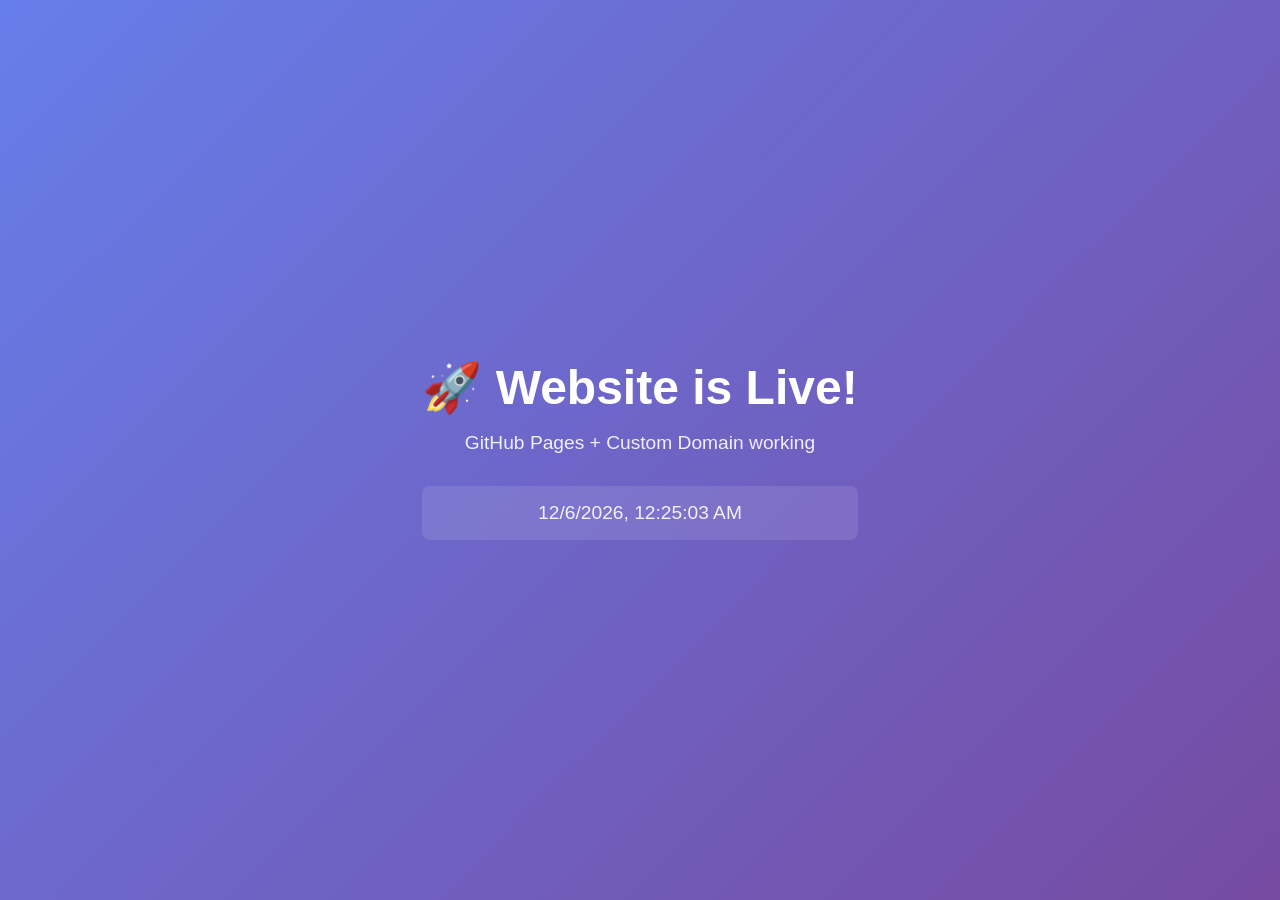
==== index.html @ 128c610f "index" ====
﻿<!DOCTYPE html>
<html lang="en">
<head>
  <meta charset="UTF-8">
  <meta name="viewport" content="width=device-width, initial-scale=1.0">
  <title>Test Site</title>
  <style>
    * {
      margin: 0;
      padding: 0;
      box-sizing: border-box;
    }
    body {
      font-family: -apple-system, BlinkMacSystemFont, 'Segoe UI', Arial, sans-serif;
      display: flex;
      justify-content: center;
      align-items: center;
      min-height: 100vh;
      background: linear-gradient(135deg, #667eea 0%, #764ba2 100%);
      color: white;
    }
    .container {
      text-align: center;
      padding: 2rem;
    }
    h1 {
      font-size: 3rem;
      margin-bottom: 1rem;
    }
    p {
      font-size: 1.2rem;
      opacity: 0.9;
    }
    .status {
      margin-top: 2rem;
      padding: 1rem;
      background: rgba(255,255,255,0.1);
      border-radius: 8px;
    }
  </style>
</head>
<body>
<div class="container">
  <h1>🚀 Website is Live!</h1>
  <p>GitHub Pages + Custom Domain working</p>
  <div class="status">
    <p id="time"></p>
  </div>
</div>
<script>
  document.getElementById('time').textContent = new Date().toLocaleString();
</script>
</body>
</html>
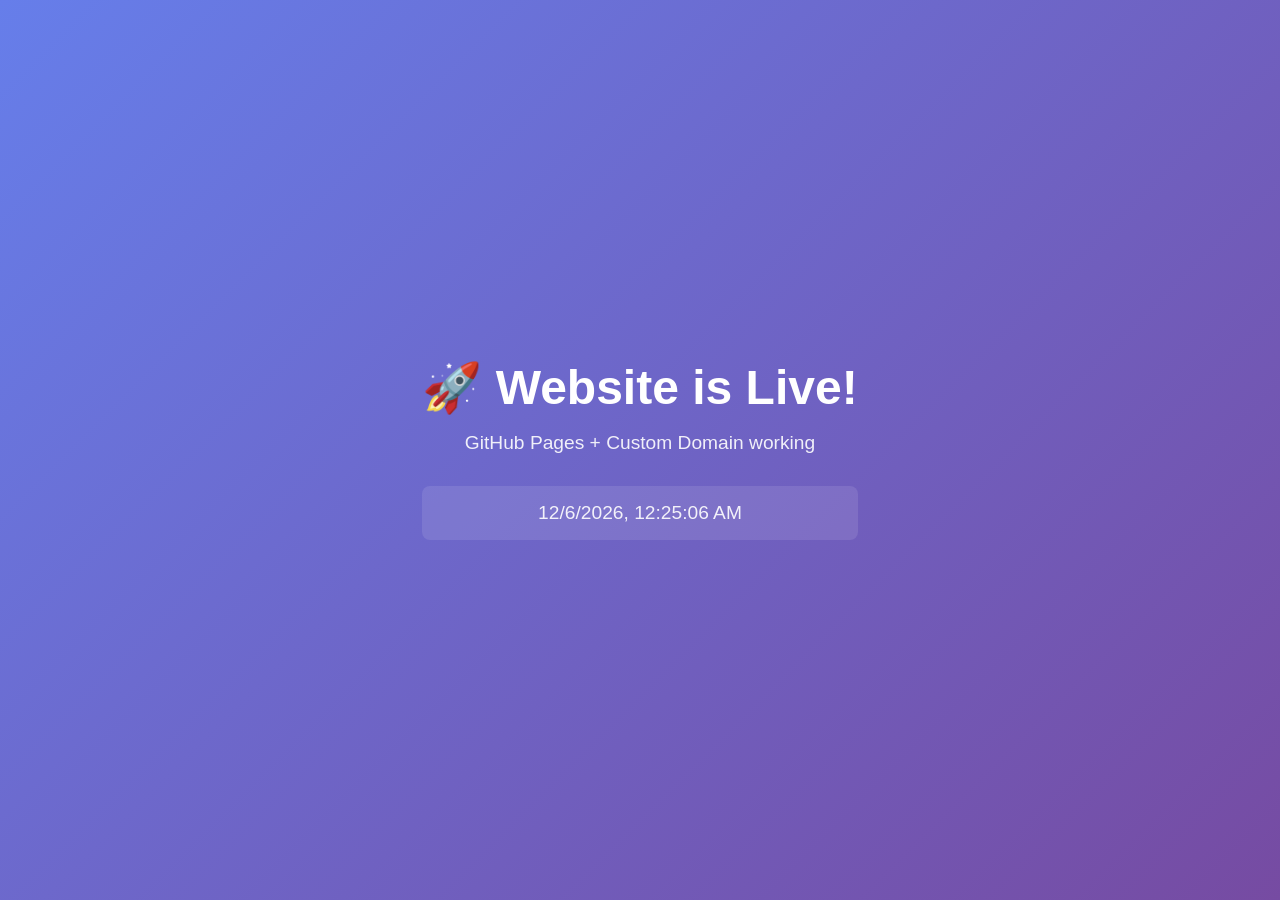
==== commit 83aaf96e: "." ====
--- a/index.html
+++ b/index.html
@@ -1,4 +1,4 @@
-﻿<!DOCTYPE html>
+﻿<!DOCTYPE html> 
 <html lang="en">
 <head>
   <meta charset="UTF-8">
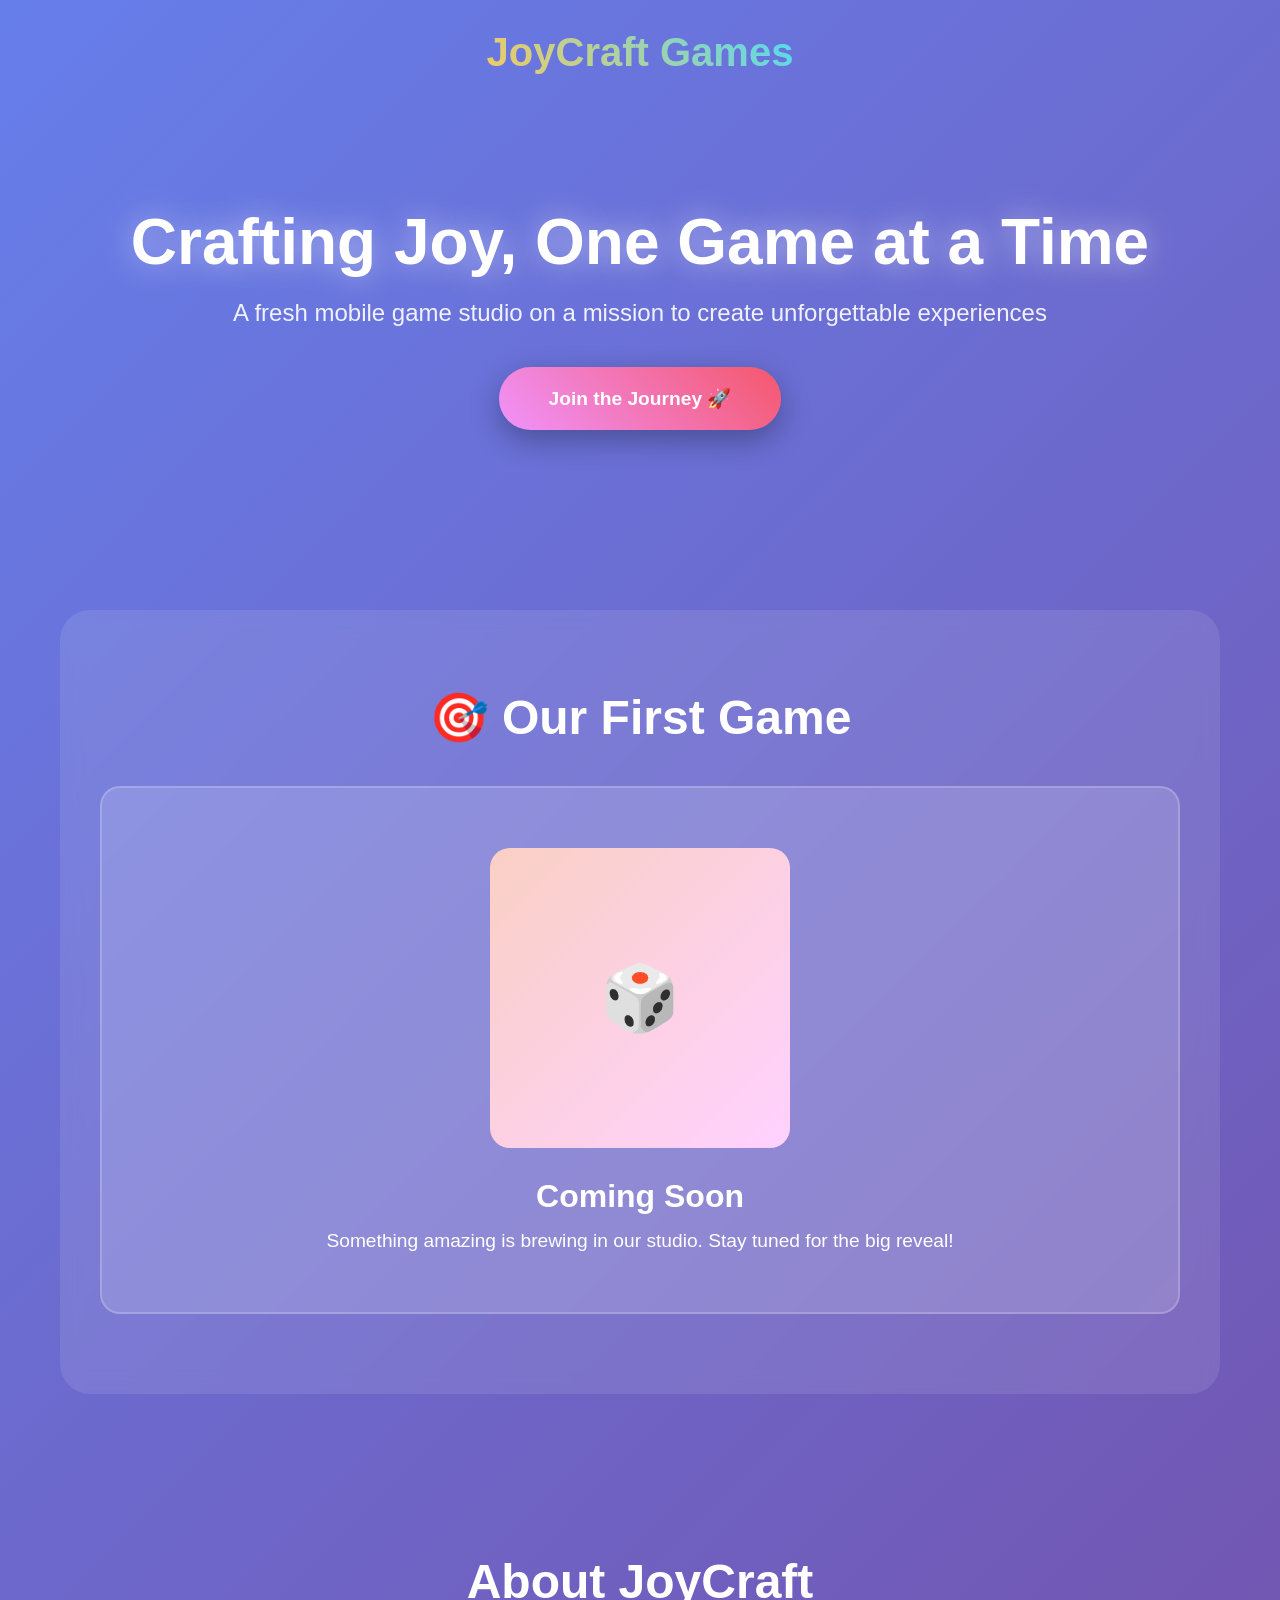
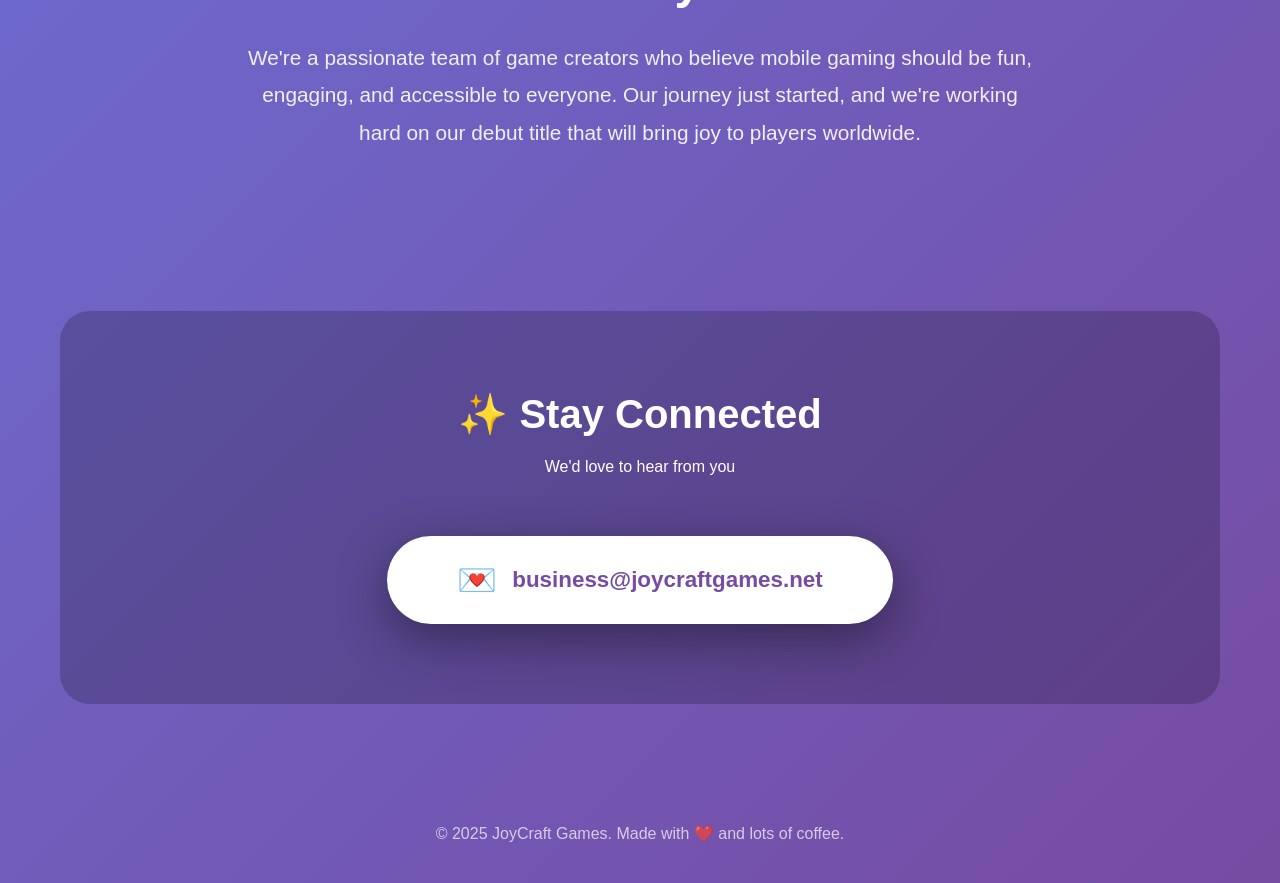
==== commit 172c809f: "." ====
--- a/index.html
+++ b/index.html
@@ -1,54 +1,207 @@
-﻿<!DOCTYPE html> 
+﻿<!DOCTYPE html>
 <html lang="en">
 <head>
   <meta charset="UTF-8">
   <meta name="viewport" content="width=device-width, initial-scale=1.0">
-  <title>Test Site</title>
+  <title>JoyCraft Games - Playful & Bold</title>
   <style>
     * {
       margin: 0;
       padding: 0;
       box-sizing: border-box;
     }
+
     body {
-      font-family: -apple-system, BlinkMacSystemFont, 'Segoe UI', Arial, sans-serif;
+      font-family: 'Segoe UI', Tahoma, Geneva, Verdana, sans-serif;
+      background: linear-gradient(135deg, #667eea 0%, #764ba2 100%);
+      color: #fff;
+      overflow-x: hidden;
+    }
+
+    .container {
+      max-width: 1200px;
+      margin: 0 auto;
+      padding: 0 20px;
+    }
+
+    header {
+      padding: 30px 0;
+      text-align: center;
+    }
+
+    .logo {
+      font-size: 2.5rem;
+      font-weight: 900;
+      background: linear-gradient(45deg, #ff6b6b, #feca57, #48dbfb, #ff9ff3);
+      -webkit-background-clip: text;
+      -webkit-text-fill-color: transparent;
+      background-clip: text;
+      animation: float 3s ease-in-out infinite;
+    }
+
+    @keyframes float {
+      0%, 100% { transform: translateY(0px); }
+      50% { transform: translateY(-20px); }
+    }
+
+    .hero {
+      text-align: center;
+      padding: 100px 20px;
+    }
+
+    .hero h1 {
+      font-size: 4rem;
+      margin-bottom: 20px;
+      text-shadow: 0 0 30px rgba(255, 255, 255, 0.5);
+    }
+
+    .hero p {
+      font-size: 1.5rem;
+      margin-bottom: 40px;
+      opacity: 0.9;
+    }
+
+    .cta-button {
+      display: inline-block;
+      padding: 20px 50px;
+      background: linear-gradient(45deg, #f093fb 0%, #f5576c 100%);
+      color: white;
+      text-decoration: none;
+      border-radius: 50px;
+      font-size: 1.2rem;
+      font-weight: bold;
+      transition: transform 0.3s, box-shadow 0.3s;
+      box-shadow: 0 10px 30px rgba(0, 0, 0, 0.3);
+    }
+
+    .cta-button:hover {
+      transform: translateY(-5px);
+      box-shadow: 0 15px 40px rgba(0, 0, 0, 0.4);
+    }
+
+    .game-preview {
+      background: rgba(255, 255, 255, 0.1);
+      backdrop-filter: blur(10px);
+      border-radius: 30px;
+      padding: 80px 40px;
+      margin: 80px 0;
+    }
+
+    .game-preview h2 {
+      font-size: 3rem;
+      text-align: center;
+      margin-bottom: 40px;
+    }
+
+    .game-card {
+      background: rgba(255, 255, 255, 0.15);
+      border-radius: 20px;
+      padding: 60px;
+      text-align: center;
+      border: 2px solid rgba(255, 255, 255, 0.2);
+    }
+
+    .game-placeholder {
+      width: 300px;
+      height: 300px;
+      background: linear-gradient(135deg, #fad0c4 0%, #ffd1ff 100%);
+      border-radius: 20px;
+      margin: 0 auto 30px;
       display: flex;
+      align-items: center;
       justify-content: center;
-      align-items: center;
-      min-height: 100vh;
-      background: linear-gradient(135deg, #667eea 0%, #764ba2 100%);
-      color: white;
-    }
-    .container {
-      text-align: center;
-      padding: 2rem;
-    }
-    h1 {
+      font-size: 4rem;
+      animation: pulse 2s ease-in-out infinite;
+    }
+
+    @keyframes pulse {
+      0%, 100% { transform: scale(1); }
+      50% { transform: scale(1.05); }
+    }
+
+    .about {
+      text-align: center;
+      padding: 80px 20px;
+    }
+
+    .about h2 {
       font-size: 3rem;
-      margin-bottom: 1rem;
-    }
-    p {
-      font-size: 1.2rem;
+      margin-bottom: 30px;
+    }
+
+    .about p {
+      font-size: 1.3rem;
+      line-height: 1.8;
+      max-width: 800px;
+      margin: 0 auto;
       opacity: 0.9;
     }
-    .status {
-      margin-top: 2rem;
-      padding: 1rem;
-      background: rgba(255,255,255,0.1);
-      border-radius: 8px;
+
+    .newsletter {
+      background: rgba(0, 0, 0, 0.2);
+      padding: 80px 40px;
+      border-radius: 30px;
+      text-align: center;
+      margin: 80px 0;
+    }
+
+    .newsletter h2 {
+      font-size: 2.5rem;
+      margin-bottom: 20px;
+    }
+
+    footer {
+      text-align: center;
+      padding: 40px 20px;
+      opacity: 0.7;
+    }
+
+    @media (max-width: 768px) {
+      .hero h1 { font-size: 2.5rem; }
+      .game-placeholder { width: 200px; height: 200px; }
     }
   </style>
 </head>
 <body>
 <div class="container">
-  <h1>🚀 Website is Live!</h1>
-  <p>GitHub Pages + Custom Domain working</p>
-  <div class="status">
-    <p id="time"></p>
-  </div>
+  <header>
+    <div class="logo">JoyCraft Games</div>
+  </header>
+
+  <section class="hero">
+    <h1>Crafting Joy, One Game at a Time</h1>
+    <p>A fresh mobile game studio on a mission to create unforgettable experiences</p>
+    <a href="#newsletter" class="cta-button">Join the Journey 🚀</a>
+  </section>
+
+  <section class="game-preview">
+    <h2>🎯 Our First Game</h2>
+    <div class="game-card">
+      <div class="game-placeholder">🎲</div>
+      <h3 style="font-size: 2rem; margin-bottom: 15px;">Coming Soon</h3>
+      <p style="font-size: 1.2rem;">Something amazing is brewing in our studio. Stay tuned for the big reveal!</p>
+    </div>
+  </section>
+
+  <section class="about">
+    <h2>About JoyCraft</h2>
+    <p>We're a passionate team of game creators who believe mobile gaming should be fun, engaging, and accessible to everyone. Our journey just started, and we're working hard on our debut title that will bring joy to players worldwide.</p>
+  </section>
+
+  <section class="newsletter" id="newsletter">
+    <h2>✨ Stay Connected</h2>
+    <p>We'd love to hear from you</p>
+    <div style="margin-top: 60px;">
+      <a href="mailto:business@joycraftgames.net" style="display: inline-flex; align-items: center; gap: 15px; padding: 25px 70px; background: white; color: #764ba2; text-decoration: none; border-radius: 50px; font-size: 1.4rem; font-weight: bold; box-shadow: 0 15px 50px rgba(0,0,0,0.4); transition: all 0.3s;" onmouseover="this.style.transform='scale(1.05)'; this.style.boxShadow='0 20px 60px rgba(0,0,0,0.5)'" onmouseout="this.style.transform='scale(1)'; this.style.boxShadow='0 15px 50px rgba(0,0,0,0.4)'">
+        <span style="font-size: 2rem;">💌</span>
+        <span>business@joycraftgames.net</span>
+      </a>
+    </div>
+  </section>
+
+  <footer>
+    <p>© 2025 JoyCraft Games. Made with ❤️ and lots of coffee.</p>
+  </footer>
 </div>
-<script>
-  document.getElementById('time').textContent = new Date().toLocaleString();
-</script>
 </body>
 </html>
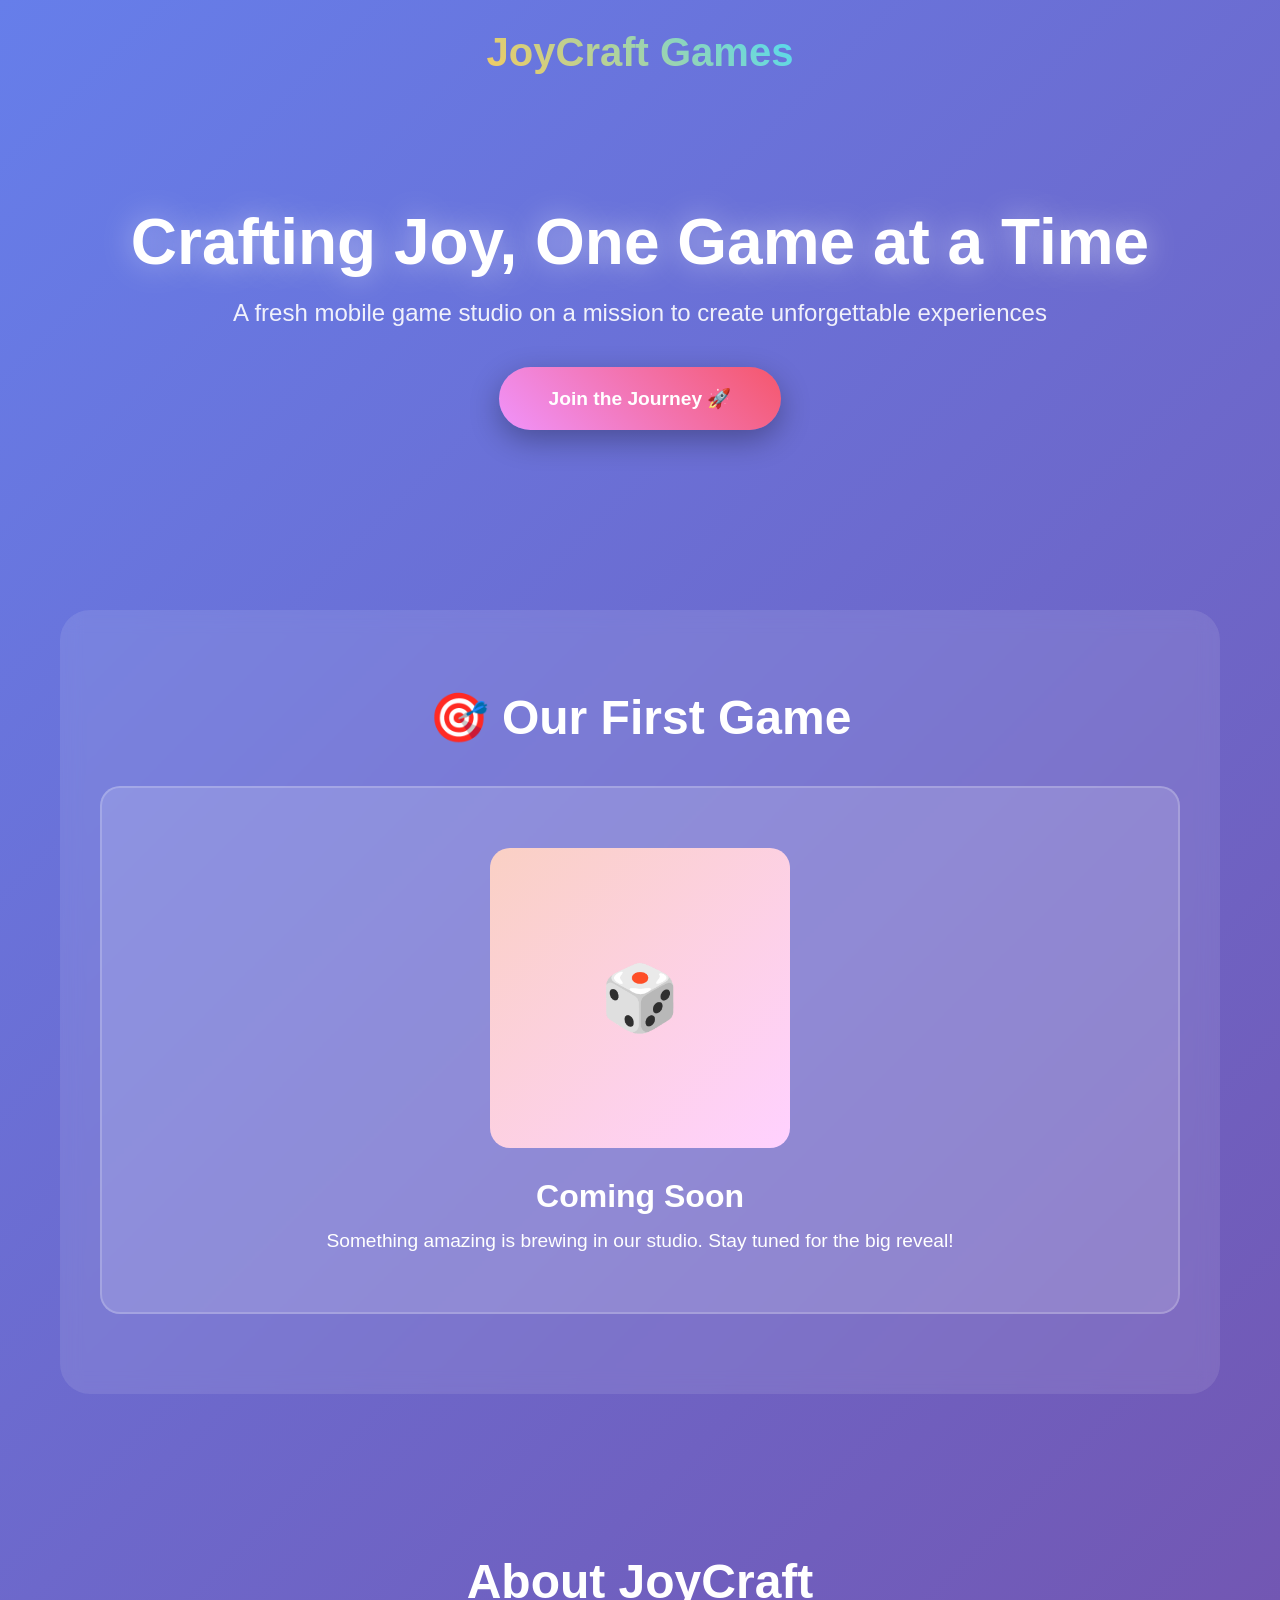
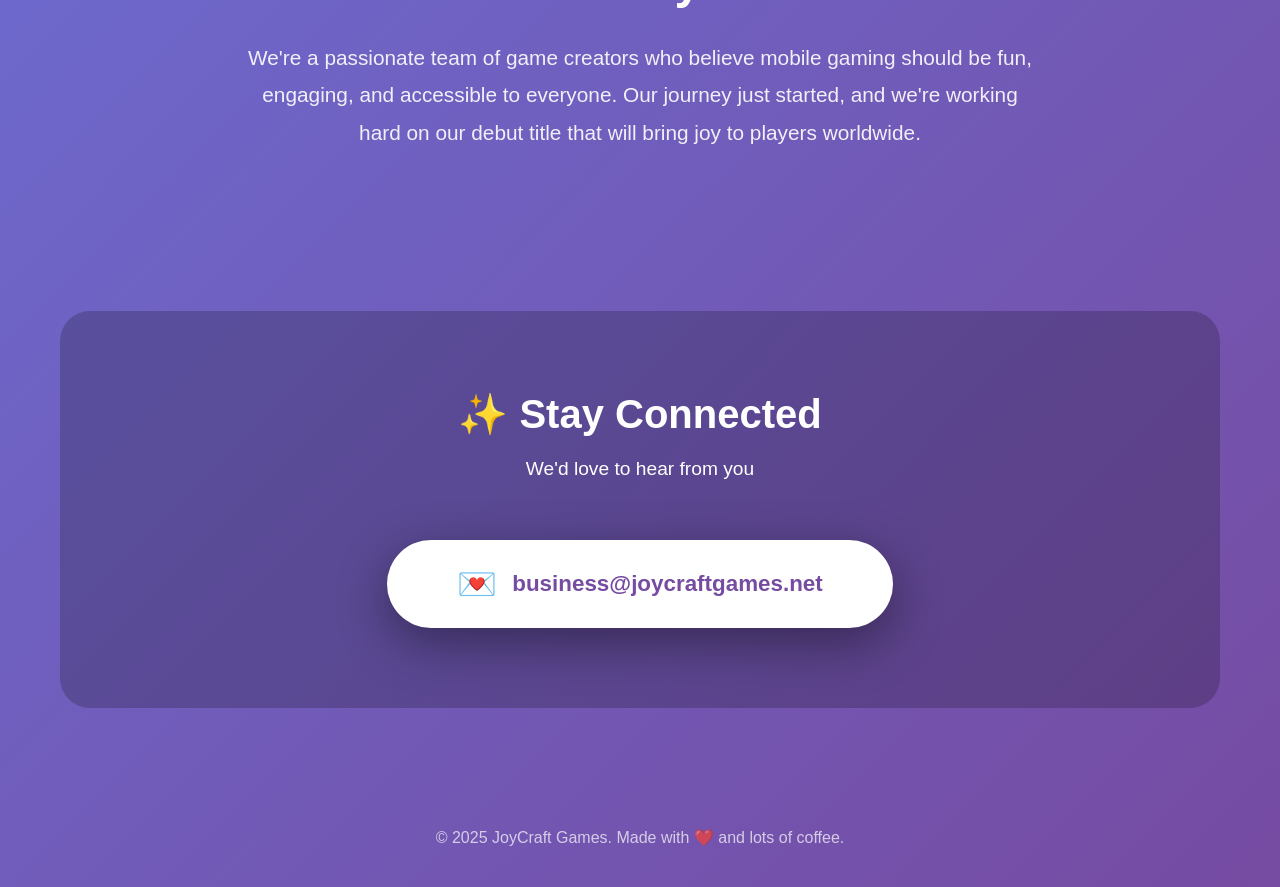
==== commit 77f86920: "fix scaling" ====
--- a/index.html
+++ b/index.html
@@ -16,12 +16,20 @@
       background: linear-gradient(135deg, #667eea 0%, #764ba2 100%);
       color: #fff;
       overflow-x: hidden;
+      min-height: 100vh;
+      width: 100%;
+    }
+
+    html {
+      overflow-x: hidden;
+      width: 100%;
     }
 
     .container {
       max-width: 1200px;
       margin: 0 auto;
       padding: 0 20px;
+      width: 100%;
     }
 
     header {
@@ -85,6 +93,8 @@
       border-radius: 30px;
       padding: 80px 40px;
       margin: 80px 0;
+      width: 100%;
+      box-sizing: border-box;
     }
 
     .game-preview h2 {
@@ -99,6 +109,24 @@
       padding: 60px;
       text-align: center;
       border: 2px solid rgba(255, 255, 255, 0.2);
+    }
+
+    .game-card h3 {
+      font-size: 2rem;
+      margin-bottom: 15px;
+    }
+
+    .game-card p {
+      font-size: 1.2rem;
+    }
+
+    @media (max-width: 576px) {
+      .game-card h3 {
+        font-size: 1.5rem;
+      }
+      .game-card p {
+        font-size: 1rem;
+      }
     }
 
     .game-placeholder {
@@ -137,12 +165,26 @@
       opacity: 0.9;
     }
 
+    @media (max-width: 768px) {
+      .about p {
+        font-size: 1.1rem;
+      }
+    }
+
+    @media (max-width: 576px) {
+      .about p {
+        font-size: 1rem;
+      }
+    }
+
     .newsletter {
       background: rgba(0, 0, 0, 0.2);
       padding: 80px 40px;
       border-radius: 30px;
       text-align: center;
       margin: 80px 0;
+      width: 100%;
+      box-sizing: border-box;
     }
 
     .newsletter h2 {
@@ -150,6 +192,16 @@
       margin-bottom: 20px;
     }
 
+    .newsletter > p {
+      font-size: 1.2rem;
+    }
+
+    @media (max-width: 576px) {
+      .newsletter > p {
+        font-size: 1rem;
+      }
+    }
+
     footer {
       text-align: center;
       padding: 40px 20px;
@@ -159,6 +211,21 @@
     @media (max-width: 768px) {
       .hero h1 { font-size: 2.5rem; }
       .game-placeholder { width: 200px; height: 200px; }
+      .container { padding: 0 15px; }
+      .hero { padding: 60px 20px; }
+      .game-preview { padding: 40px 20px; }
+      .game-card { padding: 40px 20px; }
+      .about { padding: 60px 20px; }
+      .newsletter { padding: 60px 20px; margin: 60px 0; }
+      .newsletter h2 { font-size: 2rem; }
+      .about h2, .game-preview h2 { font-size: 2rem; }
+    }
+
+    @media (max-width: 576px) {
+      .hero h1 { font-size: 2rem; line-height: 1.2; }
+      .hero p { font-size: 1.2rem; }
+      .logo { font-size: 2rem; }
+      .game-placeholder { width: 150px; height: 150px; font-size: 3rem; }
     }
   </style>
 </head>
@@ -178,8 +245,8 @@
     <h2>🎯 Our First Game</h2>
     <div class="game-card">
       <div class="game-placeholder">🎲</div>
-      <h3 style="font-size: 2rem; margin-bottom: 15px;">Coming Soon</h3>
-      <p style="font-size: 1.2rem;">Something amazing is brewing in our studio. Stay tuned for the big reveal!</p>
+      <h3>Coming Soon</h3>
+      <p>Something amazing is brewing in our studio. Stay tuned for the big reveal!</p>
     </div>
   </section>
 
@@ -192,12 +259,59 @@
     <h2>✨ Stay Connected</h2>
     <p>We'd love to hear from you</p>
     <div style="margin-top: 60px;">
-      <a href="mailto:business@joycraftgames.net" style="display: inline-flex; align-items: center; gap: 15px; padding: 25px 70px; background: white; color: #764ba2; text-decoration: none; border-radius: 50px; font-size: 1.4rem; font-weight: bold; box-shadow: 0 15px 50px rgba(0,0,0,0.4); transition: all 0.3s;" onmouseover="this.style.transform='scale(1.05)'; this.style.boxShadow='0 20px 60px rgba(0,0,0,0.5)'" onmouseout="this.style.transform='scale(1)'; this.style.boxShadow='0 15px 50px rgba(0,0,0,0.4)'">
+      <a href="mailto:business@joycraftgames.net" class="email-button">
         <span style="font-size: 2rem;">💌</span>
-        <span>business@joycraftgames.net</span>
+        <span class="email-text">business@joycraftgames.net</span>
       </a>
     </div>
   </section>
+
+  <style>
+    .email-button {
+      display: inline-flex;
+      align-items: center;
+      gap: 15px;
+      padding: 25px 70px;
+      background: white;
+      color: #764ba2;
+      text-decoration: none;
+      border-radius: 50px;
+      font-size: 1.4rem;
+      font-weight: bold;
+      box-shadow: 0 15px 50px rgba(0,0,0,0.4);
+      transition: all 0.3s;
+    }
+
+    .email-button:hover {
+      transform: scale(1.05);
+      box-shadow: 0 20px 60px rgba(0,0,0,0.5);
+    }
+
+    @media (max-width: 768px) {
+      .email-button {
+        padding: 20px 30px;
+        font-size: 1.1rem;
+        gap: 10px;
+      }
+      .email-button span:first-child {
+        font-size: 1.5rem !important;
+      }
+    }
+
+    @media (max-width: 576px) {
+      .email-button {
+        flex-direction: column;
+        padding: 25px 20px;
+        font-size: 0.95rem;
+        gap: 10px;
+        max-width: 90%;
+      }
+      .email-text {
+        word-break: break-all;
+        text-align: center;
+      }
+    }
+  </style>
 
   <footer>
     <p>© 2025 JoyCraft Games. Made with ❤️ and lots of coffee.</p>
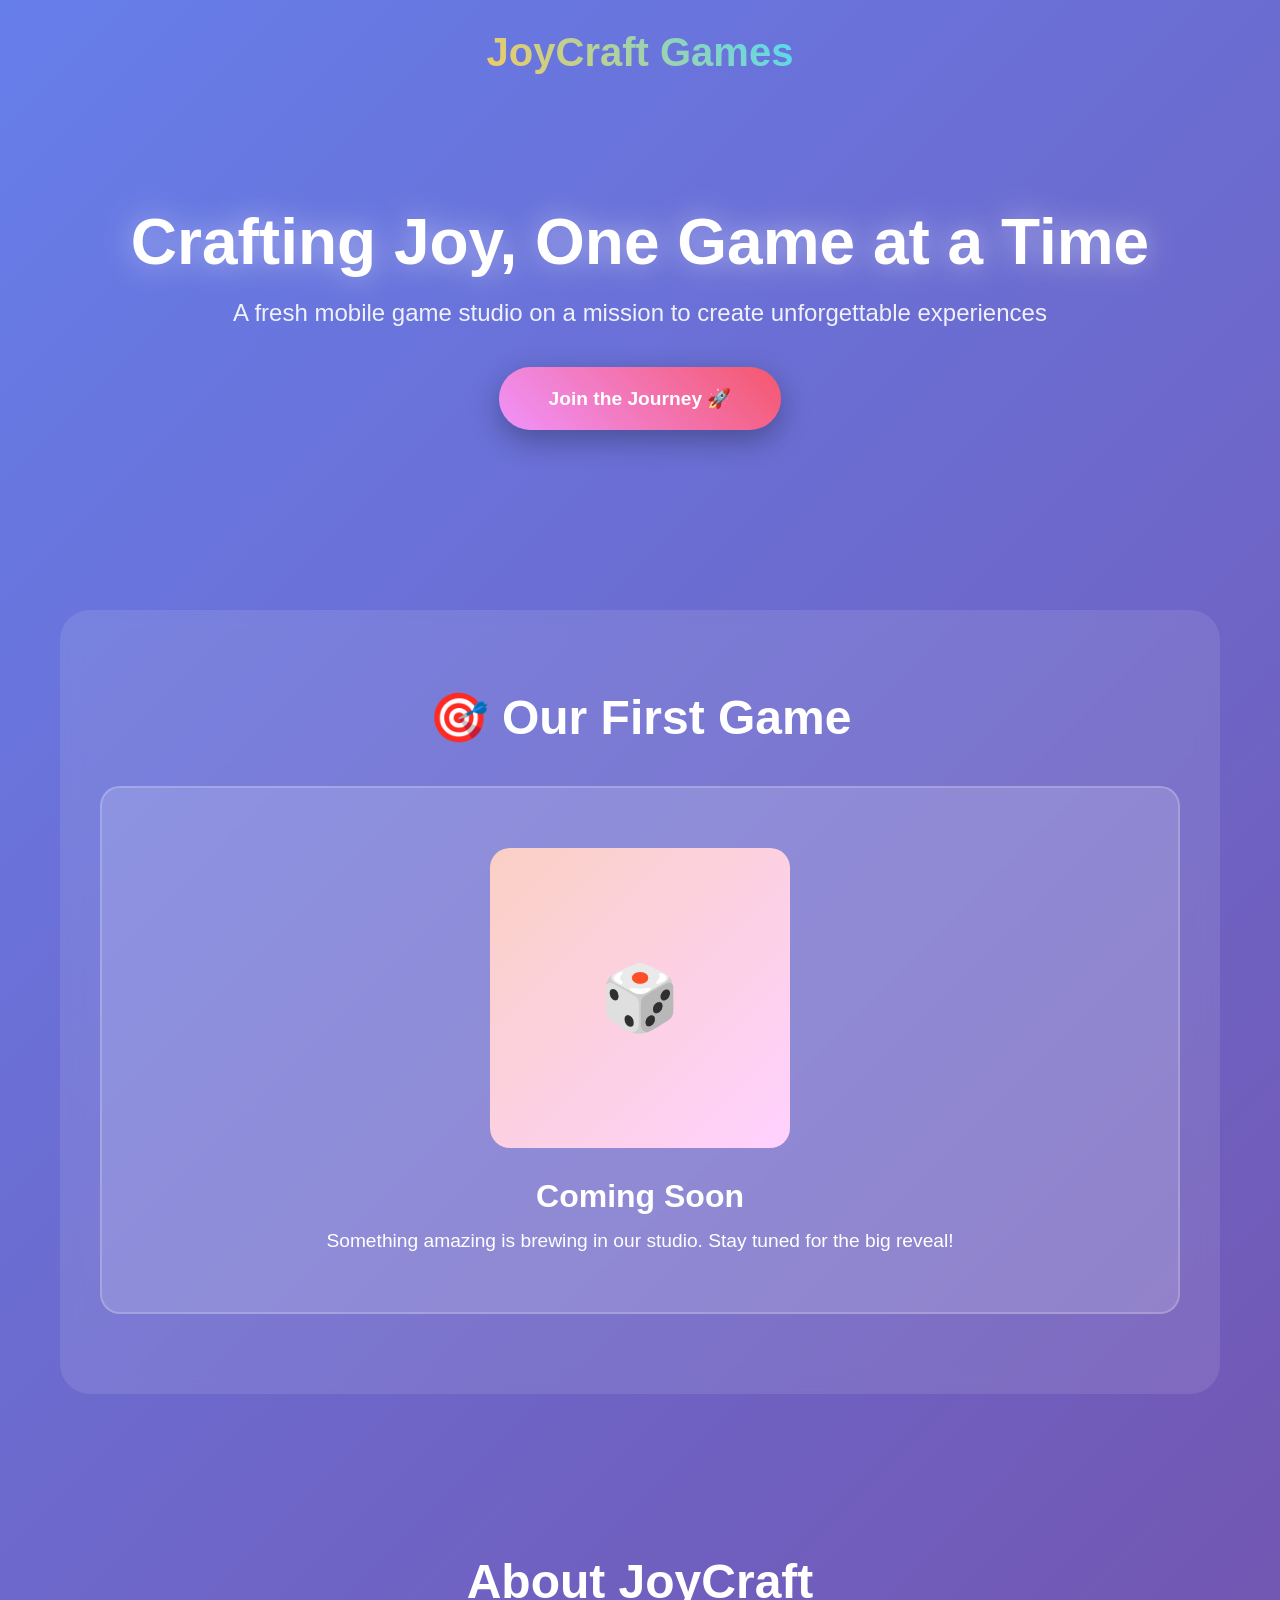
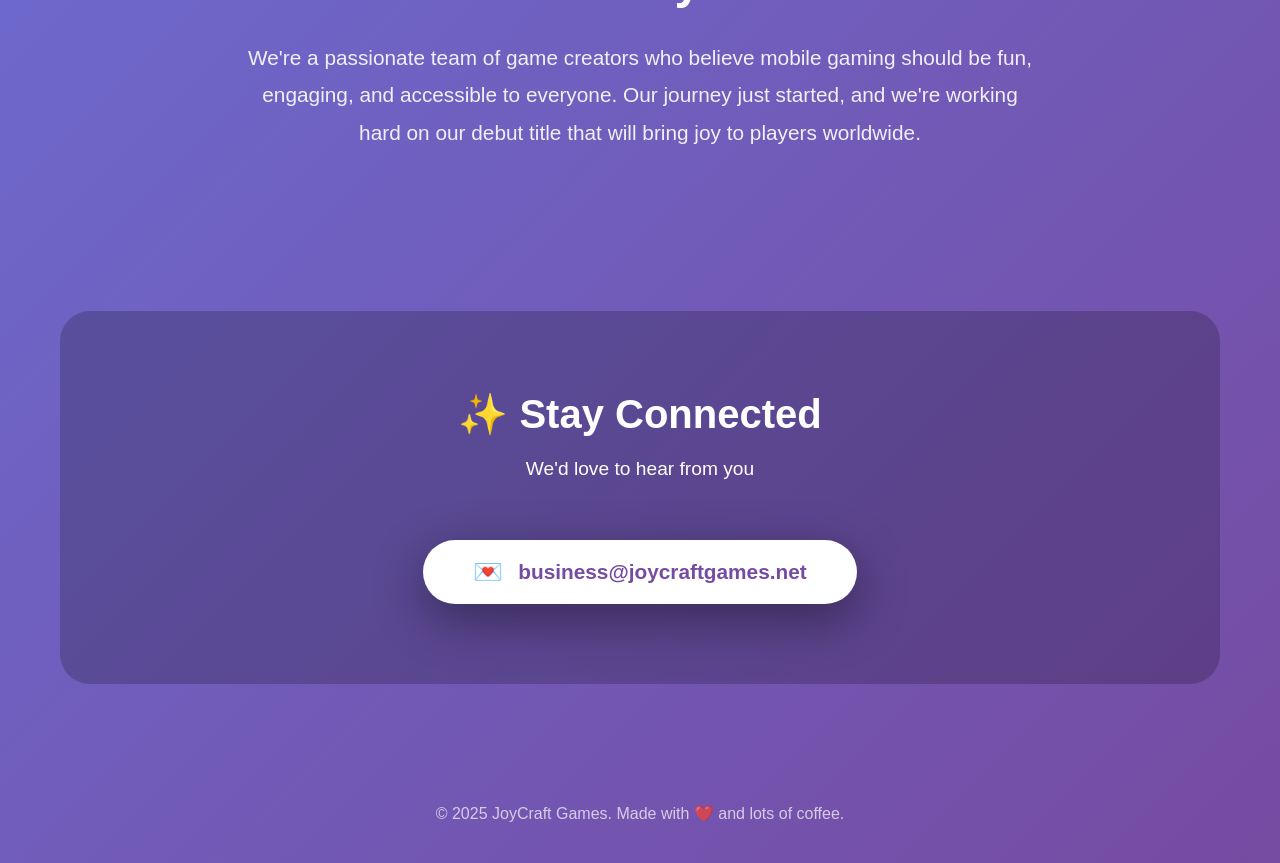
==== commit b963d3e5: "." ====
--- a/index.html
+++ b/index.html
@@ -11,17 +11,17 @@
       box-sizing: border-box;
     }
 
+    html {
+      overflow-x: hidden;
+      width: 100%;
+    }
+
     body {
       font-family: 'Segoe UI', Tahoma, Geneva, Verdana, sans-serif;
       background: linear-gradient(135deg, #667eea 0%, #764ba2 100%);
       color: #fff;
       overflow-x: hidden;
       min-height: 100vh;
-      width: 100%;
-    }
-
-    html {
-      overflow-x: hidden;
       width: 100%;
     }
 
@@ -120,15 +120,6 @@
       font-size: 1.2rem;
     }
 
-    @media (max-width: 576px) {
-      .game-card h3 {
-        font-size: 1.5rem;
-      }
-      .game-card p {
-        font-size: 1rem;
-      }
-    }
-
     .game-placeholder {
       width: 300px;
       height: 300px;
@@ -165,18 +156,6 @@
       opacity: 0.9;
     }
 
-    @media (max-width: 768px) {
-      .about p {
-        font-size: 1.1rem;
-      }
-    }
-
-    @media (max-width: 576px) {
-      .about p {
-        font-size: 1rem;
-      }
-    }
-
     .newsletter {
       background: rgba(0, 0, 0, 0.2);
       padding: 80px 40px;
@@ -196,10 +175,33 @@
       font-size: 1.2rem;
     }
 
-    @media (max-width: 576px) {
-      .newsletter > p {
-        font-size: 1rem;
-      }
+    .email-container {
+      margin-top: 60px;
+    }
+
+    .email-button {
+      display: inline-flex;
+      align-items: center;
+      gap: 15px;
+      padding: 20px 50px;
+      background: white;
+      color: #764ba2;
+      text-decoration: none;
+      border-radius: 50px;
+      font-size: 1.3rem;
+      font-weight: bold;
+      box-shadow: 0 15px 50px rgba(0,0,0,0.4);
+      transition: all 0.3s;
+    }
+
+    .email-button .emoji-icon {
+      font-size: 1.5rem;
+      line-height: 1;
+    }
+
+    .email-button:hover {
+      transform: scale(1.05);
+      box-shadow: 0 20px 60px rgba(0,0,0,0.5);
     }
 
     footer {
@@ -210,22 +212,53 @@
 
     @media (max-width: 768px) {
       .hero h1 { font-size: 2.5rem; }
+      .hero { padding: 60px 20px; }
+      .hero p { font-size: 1.2rem; }
+      .container { padding: 0 15px; }
+      .game-preview { padding: 40px 20px; }
+      .game-preview h2 { font-size: 2rem; }
+      .game-card { padding: 40px 20px; }
       .game-placeholder { width: 200px; height: 200px; }
-      .container { padding: 0 15px; }
-      .hero { padding: 60px 20px; }
-      .game-preview { padding: 40px 20px; }
-      .game-card { padding: 40px 20px; }
       .about { padding: 60px 20px; }
+      .about h2 { font-size: 2rem; }
+      .about p { font-size: 1.1rem; }
       .newsletter { padding: 60px 20px; margin: 60px 0; }
       .newsletter h2 { font-size: 2rem; }
-      .about h2, .game-preview h2 { font-size: 2rem; }
+      .email-button {
+        padding: 18px 35px;
+        font-size: 1.1rem;
+        gap: 12px;
+      }
+      .email-button .emoji-icon {
+        font-size: 1.3rem;
+      }
     }
 
     @media (max-width: 576px) {
       .hero h1 { font-size: 2rem; line-height: 1.2; }
-      .hero p { font-size: 1.2rem; }
+      .hero p { font-size: 1.1rem; }
       .logo { font-size: 2rem; }
       .game-placeholder { width: 150px; height: 150px; font-size: 3rem; }
+      .game-card h3 { font-size: 1.5rem; }
+      .game-card p { font-size: 1rem; }
+      .about p { font-size: 1rem; }
+      .newsletter > p { font-size: 1rem; }
+      .email-container { margin-top: 40px; }
+      .email-button {
+        flex-direction: column;
+        padding: 30px 25px;
+        font-size: 1rem;
+        gap: 15px;
+        max-width: 90%;
+      }
+      .email-button .emoji-icon {
+        font-size: 2.5rem;
+      }
+      .email-text {
+        word-break: break-all;
+        text-align: center;
+        line-height: 1.4;
+      }
     }
   </style>
 </head>
@@ -258,60 +291,13 @@
   <section class="newsletter" id="newsletter">
     <h2>✨ Stay Connected</h2>
     <p>We'd love to hear from you</p>
-    <div style="margin-top: 60px;">
+    <div class="email-container">
       <a href="mailto:business@joycraftgames.net" class="email-button">
-        <span style="font-size: 2rem;">💌</span>
+        <span class="emoji-icon">💌</span>
         <span class="email-text">business@joycraftgames.net</span>
       </a>
     </div>
   </section>
-
-  <style>
-    .email-button {
-      display: inline-flex;
-      align-items: center;
-      gap: 15px;
-      padding: 25px 70px;
-      background: white;
-      color: #764ba2;
-      text-decoration: none;
-      border-radius: 50px;
-      font-size: 1.4rem;
-      font-weight: bold;
-      box-shadow: 0 15px 50px rgba(0,0,0,0.4);
-      transition: all 0.3s;
-    }
-
-    .email-button:hover {
-      transform: scale(1.05);
-      box-shadow: 0 20px 60px rgba(0,0,0,0.5);
-    }
-
-    @media (max-width: 768px) {
-      .email-button {
-        padding: 20px 30px;
-        font-size: 1.1rem;
-        gap: 10px;
-      }
-      .email-button span:first-child {
-        font-size: 1.5rem !important;
-      }
-    }
-
-    @media (max-width: 576px) {
-      .email-button {
-        flex-direction: column;
-        padding: 25px 20px;
-        font-size: 0.95rem;
-        gap: 10px;
-        max-width: 90%;
-      }
-      .email-text {
-        word-break: break-all;
-        text-align: center;
-      }
-    }
-  </style>
 
   <footer>
     <p>© 2025 JoyCraft Games. Made with ❤️ and lots of coffee.</p>
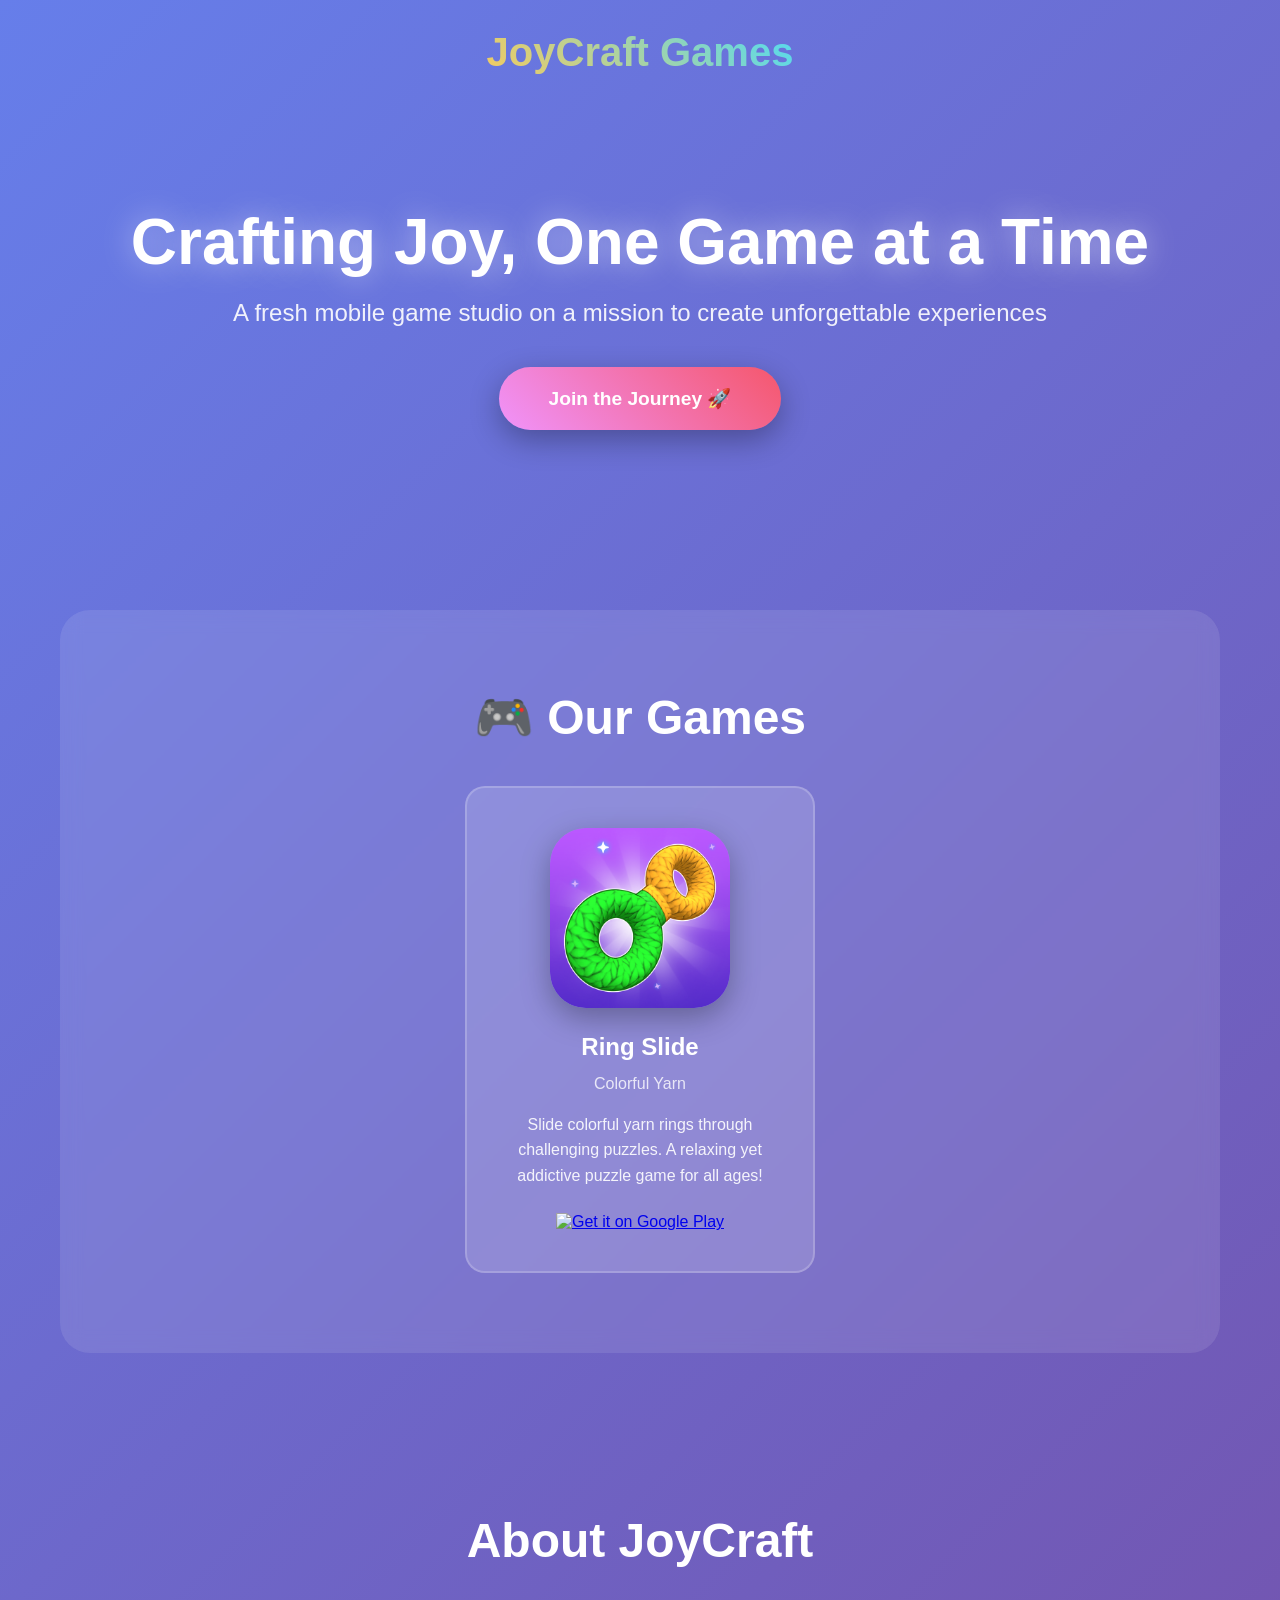
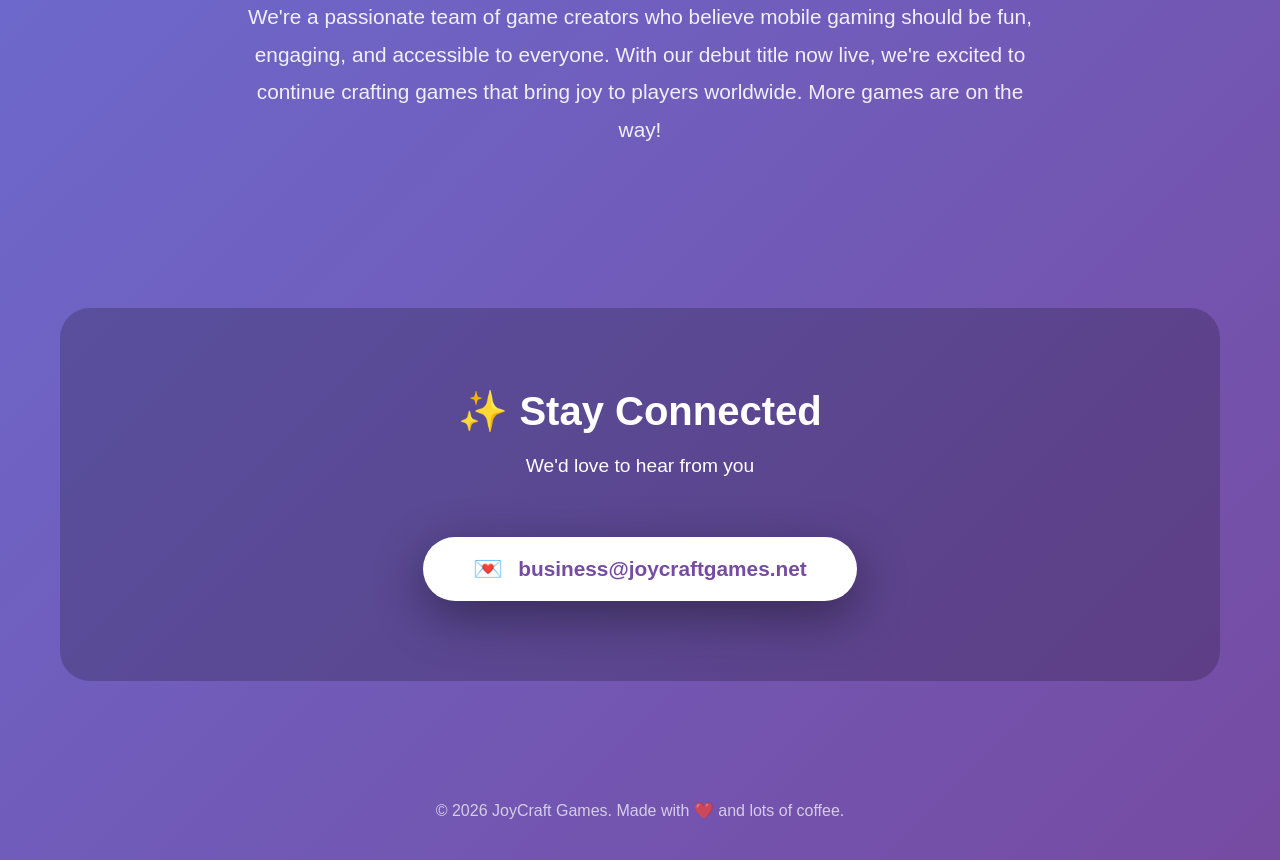
==== commit 8727946d: "first game" ====
--- a/index.html
+++ b/index.html
@@ -103,39 +103,73 @@
       margin-bottom: 40px;
     }
 
+
+    .games-grid {
+      display: grid;
+      grid-template-columns: repeat(auto-fit, minmax(300px, 1fr));
+      gap: 30px;
+      justify-items: center;
+    }
+
     .game-card {
       background: rgba(255, 255, 255, 0.15);
       border-radius: 20px;
-      padding: 60px;
+      padding: 40px;
       text-align: center;
       border: 2px solid rgba(255, 255, 255, 0.2);
+      transition: transform 0.3s, box-shadow 0.3s;
+      max-width: 350px;
+    }
+
+    .game-card:hover {
+      transform: translateY(-10px);
+      box-shadow: 0 20px 40px rgba(0, 0, 0, 0.3);
+    }
+
+    .game-icon {
+      width: 180px;
+      height: 180px;
+      border-radius: 36px;
+      margin: 0 auto 25px;
+      box-shadow: 0 10px 30px rgba(0, 0, 0, 0.3);
+      overflow: hidden;
+    }
+
+    .game-icon img {
+      width: 100%;
+      height: 100%;
+      object-fit: cover;
     }
 
     .game-card h3 {
-      font-size: 2rem;
+      font-size: 1.5rem;
+      margin-bottom: 10px;
+    }
+
+    .game-card .game-subtitle {
+      font-size: 1rem;
+      opacity: 0.8;
       margin-bottom: 15px;
     }
 
     .game-card p {
-      font-size: 1.2rem;
-    }
-
-    .game-placeholder {
-      width: 300px;
-      height: 300px;
-      background: linear-gradient(135deg, #fad0c4 0%, #ffd1ff 100%);
-      border-radius: 20px;
-      margin: 0 auto 30px;
-      display: flex;
-      align-items: center;
-      justify-content: center;
-      font-size: 4rem;
-      animation: pulse 2s ease-in-out infinite;
-    }
-
-    @keyframes pulse {
-      0%, 100% { transform: scale(1); }
-      50% { transform: scale(1.05); }
+      font-size: 1rem;
+      line-height: 1.6;
+      margin-bottom: 25px;
+      opacity: 0.9;
+    }
+
+    .play-store-badge {
+      display: inline-block;
+      transition: transform 0.3s;
+    }
+
+    .play-store-badge:hover {
+      transform: scale(1.05);
+    }
+
+    .play-store-badge img {
+      height: 50px;
     }
 
     .about {
@@ -218,7 +252,7 @@
       .game-preview { padding: 40px 20px; }
       .game-preview h2 { font-size: 2rem; }
       .game-card { padding: 40px 20px; }
-      .game-placeholder { width: 200px; height: 200px; }
+      .game-icon { width: 150px; height: 150px; border-radius: 30px; }
       .about { padding: 60px 20px; }
       .about h2 { font-size: 2rem; }
       .about p { font-size: 1.1rem; }
@@ -238,7 +272,8 @@
       .hero h1 { font-size: 2rem; line-height: 1.2; }
       .hero p { font-size: 1.1rem; }
       .logo { font-size: 2rem; }
-      .game-placeholder { width: 150px; height: 150px; font-size: 3rem; }
+      .game-icon { width: 120px; height: 120px; border-radius: 24px; }
+      .games-grid { grid-template-columns: 1fr; }
       .game-card h3 { font-size: 1.5rem; }
       .game-card p { font-size: 1rem; }
       .about p { font-size: 1rem; }
@@ -275,17 +310,25 @@
   </section>
 
   <section class="game-preview">
-    <h2>🎯 Our First Game</h2>
-    <div class="game-card">
-      <div class="game-placeholder">🎲</div>
-      <h3>Coming Soon</h3>
-      <p>Something amazing is brewing in our studio. Stay tuned for the big reveal!</p>
+    <h2>🎮 Our Games</h2>
+    <div class="games-grid">
+      <div class="game-card">
+        <div class="game-icon">
+          <img src="images/Icon_4_round_512.png" alt="Ring Slide - Colorful Yarn">
+        </div>
+        <h3>Ring Slide</h3>
+        <p class="game-subtitle">Colorful Yarn</p>
+        <p>Slide colorful yarn rings through challenging puzzles. A relaxing yet addictive puzzle game for all ages!</p>
+        <a href="https://play.google.com/store/apps/details?id=com.ringslide.colorfulyarn" target="_blank" class="play-store-badge">
+          <img src="https://play.google.com/intl/en_us/badges/static/images/badges/en_badge_web_generic.png" alt="Get it on Google Play">
+        </a>
+      </div>
     </div>
   </section>
 
   <section class="about">
     <h2>About JoyCraft</h2>
-    <p>We're a passionate team of game creators who believe mobile gaming should be fun, engaging, and accessible to everyone. Our journey just started, and we're working hard on our debut title that will bring joy to players worldwide.</p>
+    <p>We're a passionate team of game creators who believe mobile gaming should be fun, engaging, and accessible to everyone. With our debut title now live, we're excited to continue crafting games that bring joy to players worldwide. More games are on the way!</p>
   </section>
 
   <section class="newsletter" id="newsletter">
@@ -300,7 +343,7 @@
   </section>
 
   <footer>
-    <p>© 2025 JoyCraft Games. Made with ❤️ and lots of coffee.</p>
+    <p>© 2026 JoyCraft Games. Made with ❤️ and lots of coffee.</p>
   </footer>
 </div>
 </body>
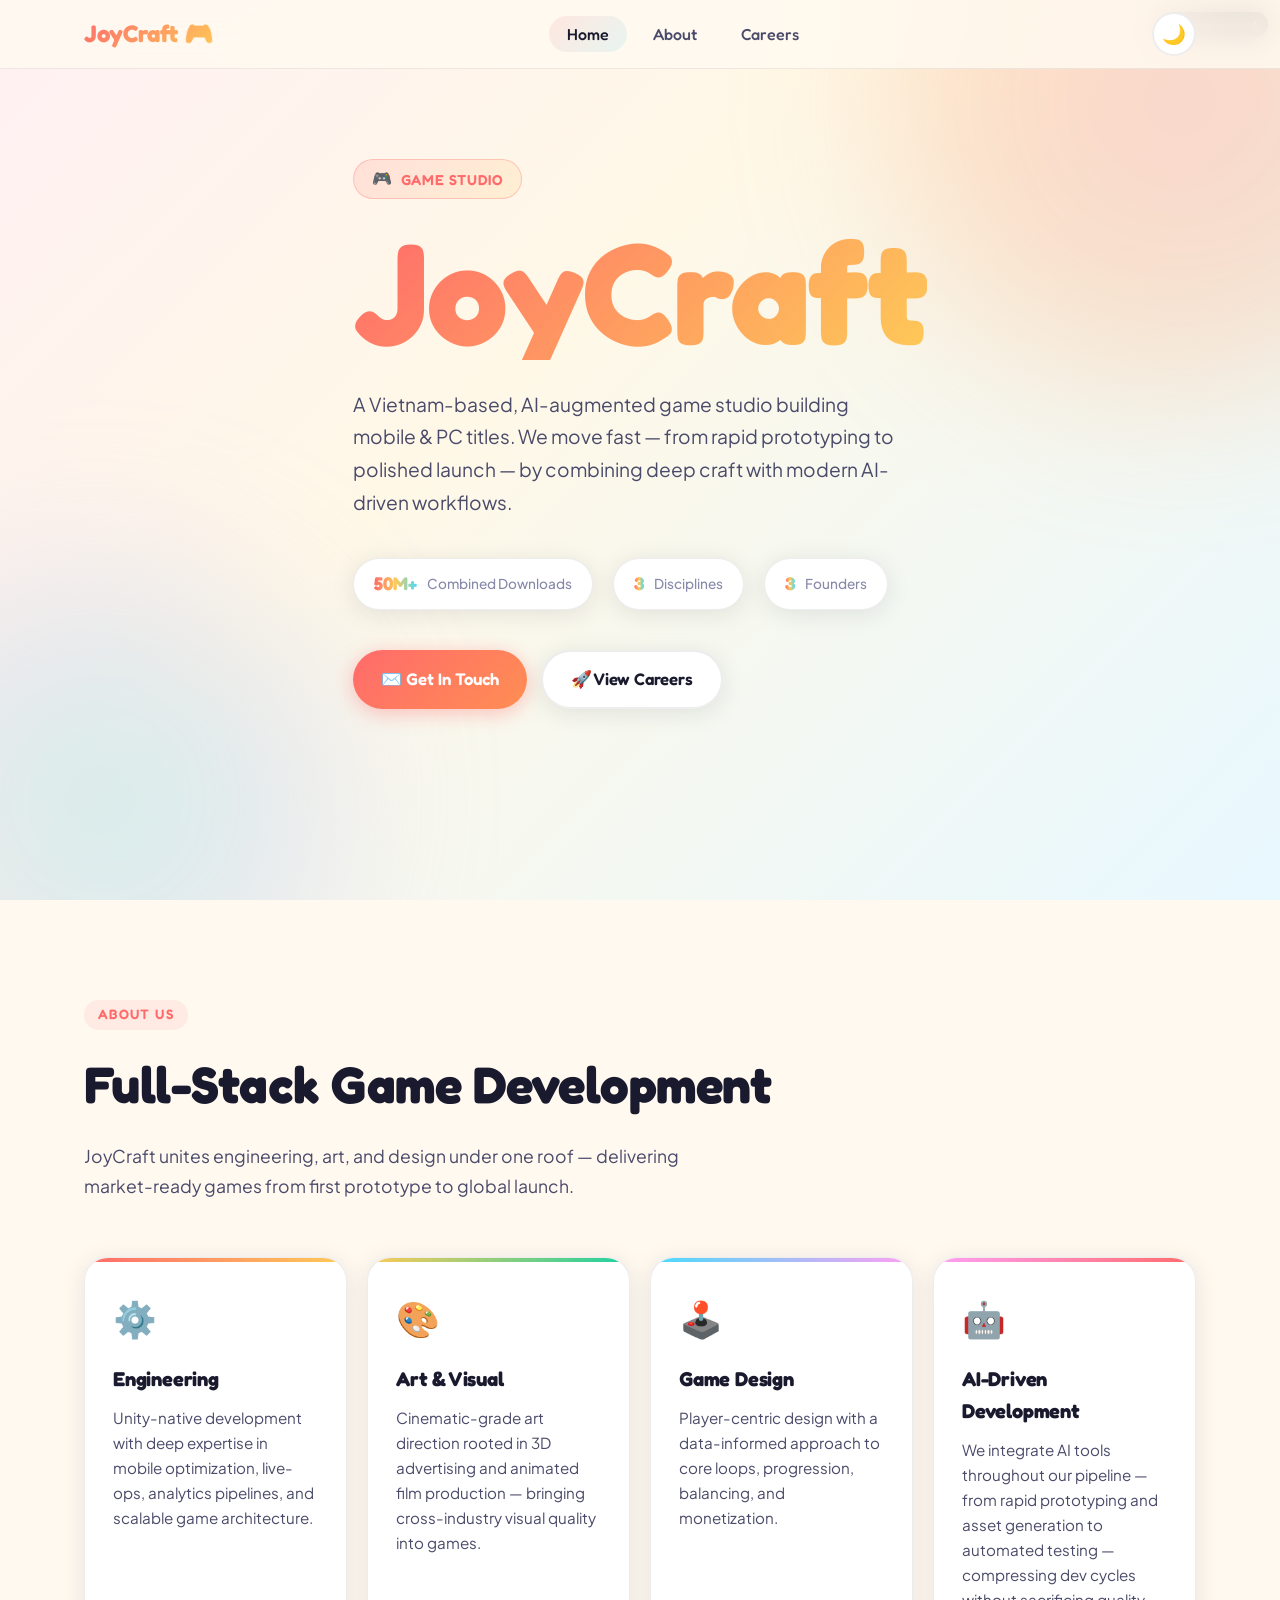
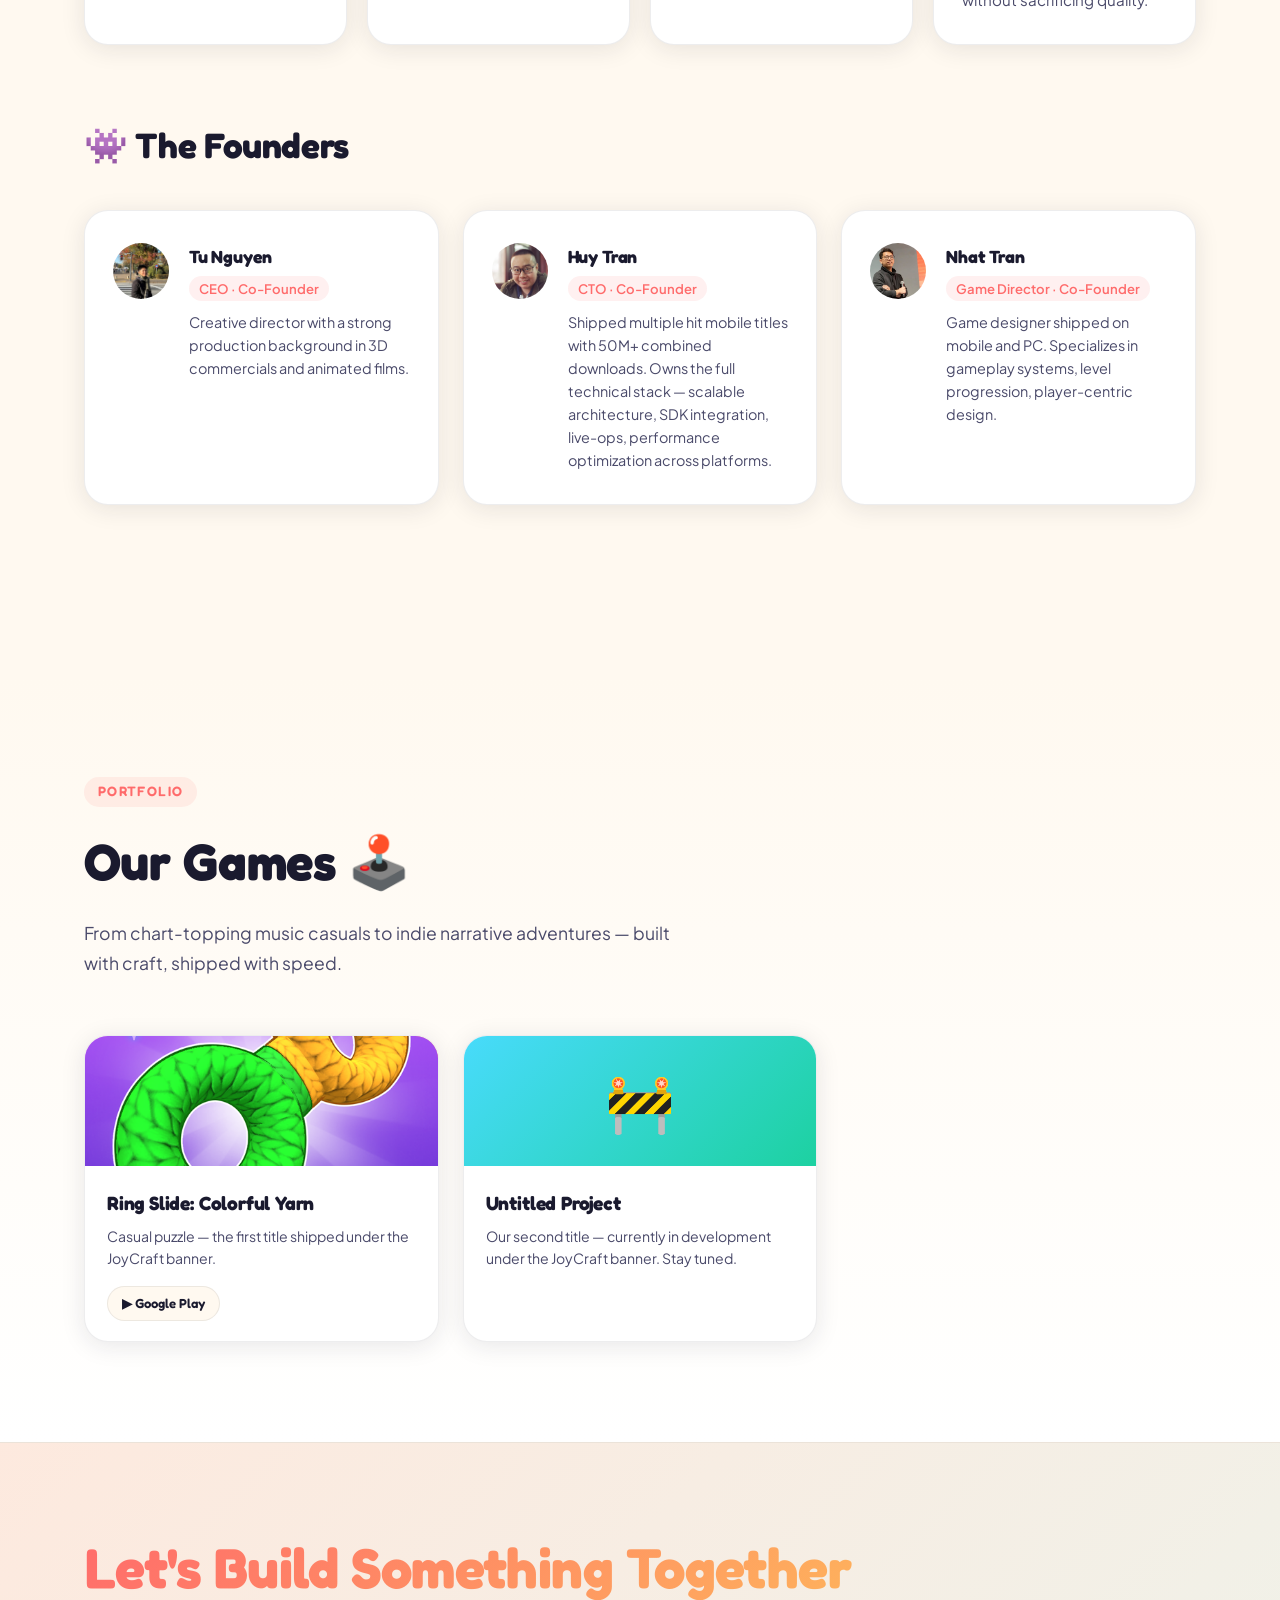
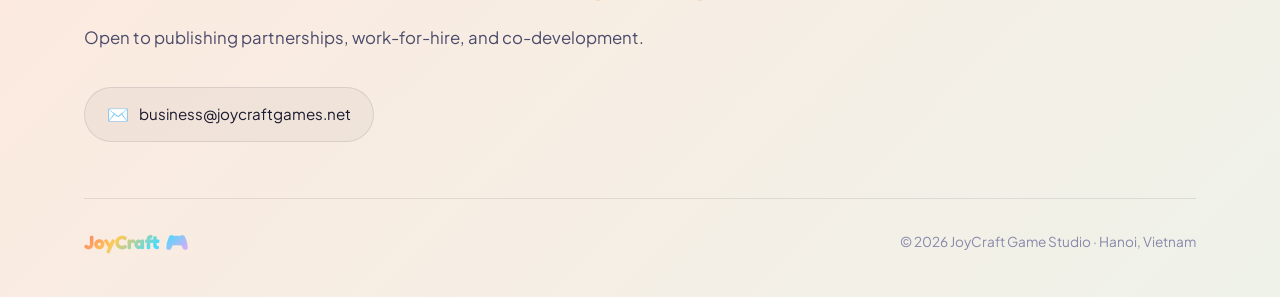
==== commit 93c6eabc: "icon on tab browser" ====
--- a/index.html
+++ b/index.html
@@ -1,350 +1,43 @@
-﻿<!DOCTYPE html>
+<!DOCTYPE html>
 <html lang="en">
 <head>
-  <meta charset="UTF-8">
-  <meta name="viewport" content="width=device-width, initial-scale=1.0">
-  <title>JoyCraft Games - Playful & Bold</title>
-  <style>
-    * {
-      margin: 0;
-      padding: 0;
-      box-sizing: border-box;
-    }
+<meta charset="UTF-8">
+<meta name="viewport" content="width=device-width, initial-scale=1.0">
+<link rel="icon" type="image/svg+xml" href="favicon.svg">
+<title>JoyCraft Games — AI-Augmented Game Studio</title>
+<meta name="description" content="JoyCraft is a Vietnam-based, AI-augmented game studio building mobile & PC titles — from rapid prototyping to polished launch.">
 
-    html {
-      overflow-x: hidden;
-      width: 100%;
-    }
+<link rel="preconnect" href="https://fonts.googleapis.com">
+<link rel="preconnect" href="https://fonts.gstatic.com" crossorigin>
+<link href="https://fonts.googleapis.com/css2?family=Fredoka:wght@400;500;600;700&family=Plus+Jakarta+Sans:wght@400;500;600&display=swap" rel="stylesheet">
 
-    body {
-      font-family: 'Segoe UI', Tahoma, Geneva, Verdana, sans-serif;
-      background: linear-gradient(135deg, #667eea 0%, #764ba2 100%);
-      color: #fff;
-      overflow-x: hidden;
-      min-height: 100vh;
-      width: 100%;
-    }
+<link rel="stylesheet" href="assets/css/main.css">
+<link rel="stylesheet" href="assets/css/home.css">
 
-    .container {
-      max-width: 1200px;
-      margin: 0 auto;
-      padding: 0 20px;
-      width: 100%;
-    }
-
-    header {
-      padding: 30px 0;
-      text-align: center;
-    }
-
-    .logo {
-      font-size: 2.5rem;
-      font-weight: 900;
-      background: linear-gradient(45deg, #ff6b6b, #feca57, #48dbfb, #ff9ff3);
-      -webkit-background-clip: text;
-      -webkit-text-fill-color: transparent;
-      background-clip: text;
-      animation: float 3s ease-in-out infinite;
-    }
-
-    @keyframes float {
-      0%, 100% { transform: translateY(0px); }
-      50% { transform: translateY(-20px); }
-    }
-
-    .hero {
-      text-align: center;
-      padding: 100px 20px;
-    }
-
-    .hero h1 {
-      font-size: 4rem;
-      margin-bottom: 20px;
-      text-shadow: 0 0 30px rgba(255, 255, 255, 0.5);
-    }
-
-    .hero p {
-      font-size: 1.5rem;
-      margin-bottom: 40px;
-      opacity: 0.9;
-    }
-
-    .cta-button {
-      display: inline-block;
-      padding: 20px 50px;
-      background: linear-gradient(45deg, #f093fb 0%, #f5576c 100%);
-      color: white;
-      text-decoration: none;
-      border-radius: 50px;
-      font-size: 1.2rem;
-      font-weight: bold;
-      transition: transform 0.3s, box-shadow 0.3s;
-      box-shadow: 0 10px 30px rgba(0, 0, 0, 0.3);
-    }
-
-    .cta-button:hover {
-      transform: translateY(-5px);
-      box-shadow: 0 15px 40px rgba(0, 0, 0, 0.4);
-    }
-
-    .game-preview {
-      background: rgba(255, 255, 255, 0.1);
-      backdrop-filter: blur(10px);
-      border-radius: 30px;
-      padding: 80px 40px;
-      margin: 80px 0;
-      width: 100%;
-      box-sizing: border-box;
-    }
-
-    .game-preview h2 {
-      font-size: 3rem;
-      text-align: center;
-      margin-bottom: 40px;
-    }
-
-
-    .games-grid {
-      display: grid;
-      grid-template-columns: repeat(auto-fit, minmax(300px, 1fr));
-      gap: 30px;
-      justify-items: center;
-    }
-
-    .game-card {
-      background: rgba(255, 255, 255, 0.15);
-      border-radius: 20px;
-      padding: 40px;
-      text-align: center;
-      border: 2px solid rgba(255, 255, 255, 0.2);
-      transition: transform 0.3s, box-shadow 0.3s;
-      max-width: 350px;
-    }
-
-    .game-card:hover {
-      transform: translateY(-10px);
-      box-shadow: 0 20px 40px rgba(0, 0, 0, 0.3);
-    }
-
-    .game-icon {
-      width: 180px;
-      height: 180px;
-      border-radius: 36px;
-      margin: 0 auto 25px;
-      box-shadow: 0 10px 30px rgba(0, 0, 0, 0.3);
-      overflow: hidden;
-    }
-
-    .game-icon img {
-      width: 100%;
-      height: 100%;
-      object-fit: cover;
-    }
-
-    .game-card h3 {
-      font-size: 1.5rem;
-      margin-bottom: 10px;
-    }
-
-    .game-card .game-subtitle {
-      font-size: 1rem;
-      opacity: 0.8;
-      margin-bottom: 15px;
-    }
-
-    .game-card p {
-      font-size: 1rem;
-      line-height: 1.6;
-      margin-bottom: 25px;
-      opacity: 0.9;
-    }
-
-    .play-store-badge {
-      display: inline-block;
-      transition: transform 0.3s;
-    }
-
-    .play-store-badge:hover {
-      transform: scale(1.05);
-    }
-
-    .play-store-badge img {
-      height: 50px;
-    }
-
-    .about {
-      text-align: center;
-      padding: 80px 20px;
-    }
-
-    .about h2 {
-      font-size: 3rem;
-      margin-bottom: 30px;
-    }
-
-    .about p {
-      font-size: 1.3rem;
-      line-height: 1.8;
-      max-width: 800px;
-      margin: 0 auto;
-      opacity: 0.9;
-    }
-
-    .newsletter {
-      background: rgba(0, 0, 0, 0.2);
-      padding: 80px 40px;
-      border-radius: 30px;
-      text-align: center;
-      margin: 80px 0;
-      width: 100%;
-      box-sizing: border-box;
-    }
-
-    .newsletter h2 {
-      font-size: 2.5rem;
-      margin-bottom: 20px;
-    }
-
-    .newsletter > p {
-      font-size: 1.2rem;
-    }
-
-    .email-container {
-      margin-top: 60px;
-    }
-
-    .email-button {
-      display: inline-flex;
-      align-items: center;
-      gap: 15px;
-      padding: 20px 50px;
-      background: white;
-      color: #764ba2;
-      text-decoration: none;
-      border-radius: 50px;
-      font-size: 1.3rem;
-      font-weight: bold;
-      box-shadow: 0 15px 50px rgba(0,0,0,0.4);
-      transition: all 0.3s;
-    }
-
-    .email-button .emoji-icon {
-      font-size: 1.5rem;
-      line-height: 1;
-    }
-
-    .email-button:hover {
-      transform: scale(1.05);
-      box-shadow: 0 20px 60px rgba(0,0,0,0.5);
-    }
-
-    footer {
-      text-align: center;
-      padding: 40px 20px;
-      opacity: 0.7;
-    }
-
-    @media (max-width: 768px) {
-      .hero h1 { font-size: 2.5rem; }
-      .hero { padding: 60px 20px; }
-      .hero p { font-size: 1.2rem; }
-      .container { padding: 0 15px; }
-      .game-preview { padding: 40px 20px; }
-      .game-preview h2 { font-size: 2rem; }
-      .game-card { padding: 40px 20px; }
-      .game-icon { width: 150px; height: 150px; border-radius: 30px; }
-      .about { padding: 60px 20px; }
-      .about h2 { font-size: 2rem; }
-      .about p { font-size: 1.1rem; }
-      .newsletter { padding: 60px 20px; margin: 60px 0; }
-      .newsletter h2 { font-size: 2rem; }
-      .email-button {
-        padding: 18px 35px;
-        font-size: 1.1rem;
-        gap: 12px;
-      }
-      .email-button .emoji-icon {
-        font-size: 1.3rem;
-      }
-    }
-
-    @media (max-width: 576px) {
-      .hero h1 { font-size: 2rem; line-height: 1.2; }
-      .hero p { font-size: 1.1rem; }
-      .logo { font-size: 2rem; }
-      .game-icon { width: 120px; height: 120px; border-radius: 24px; }
-      .games-grid { grid-template-columns: 1fr; }
-      .game-card h3 { font-size: 1.5rem; }
-      .game-card p { font-size: 1rem; }
-      .about p { font-size: 1rem; }
-      .newsletter > p { font-size: 1rem; }
-      .email-container { margin-top: 40px; }
-      .email-button {
-        flex-direction: column;
-        padding: 30px 25px;
-        font-size: 1rem;
-        gap: 15px;
-        max-width: 90%;
-      }
-      .email-button .emoji-icon {
-        font-size: 2.5rem;
-      }
-      .email-text {
-        word-break: break-all;
-        text-align: center;
-        line-height: 1.4;
-      }
-    }
-  </style>
+<!-- no-FOUC theme init: apply saved/system theme before first paint -->
+<script>
+(function () {
+  var KEY = 'joycraft-theme', saved = localStorage.getItem(KEY);
+  var theme = (saved === 'dark' || saved === 'light')
+    ? saved
+    : (window.matchMedia && window.matchMedia('(prefers-color-scheme: dark)').matches ? 'dark' : 'light');
+  document.documentElement.setAttribute('data-theme', theme);
+})();
+</script>
 </head>
 <body>
-<div class="container">
-  <header>
-    <div class="logo">JoyCraft Games</div>
-  </header>
 
-  <section class="hero">
-    <h1>Crafting Joy, One Game at a Time</h1>
-    <p>A fresh mobile game studio on a mission to create unforgettable experiences</p>
-    <a href="#newsletter" class="cta-button">Join the Journey 🚀</a>
-  </section>
+<a class="skip-link" href="#main">Skip to content</a>
 
-  <section class="game-preview">
-    <h2>🎮 Our Games</h2>
-    <div class="games-grid">
-      <div class="game-card">
-        <div class="game-icon">
-          <img src="images/Icon_4_round_512.png" alt="Ring Slide - Colorful Yarn">
-        </div>
-        <h3>Ring Slide</h3>
-        <p class="game-subtitle">Colorful Yarn</p>
-        <p>Slide colorful yarn rings through challenging puzzles. A relaxing yet addictive puzzle game for all ages!</p>
-        <a href="https://play.google.com/store/apps/details?id=com.ringslide.colorfulyarn" target="_blank" class="play-store-badge">
-          <img src="https://play.google.com/intl/en_us/badges/static/images/badges/en_badge_web_generic.png" alt="Get it on Google Play">
-        </a>
-      </div>
-    </div>
-  </section>
+<!-- chrome + content are rendered from data.js by the scripts below -->
+<div id="nav-root"></div>
+<main id="main"></main>
+<div id="footer-root"></div>
 
-  <section class="about">
-    <h2>About JoyCraft</h2>
-    <p>We're a passionate team of game creators who believe mobile gaming should be fun, engaging, and accessible to everyone. With our debut title now live, we're excited to continue crafting games that bring joy to players worldwide. More games are on the way!</p>
-  </section>
-
-  <section class="newsletter" id="newsletter">
-    <h2>✨ Stay Connected</h2>
-    <p>We'd love to hear from you</p>
-    <div class="email-container">
-      <a href="mailto:business@joycraftgames.net" class="email-button">
-        <span class="emoji-icon">💌</span>
-        <span class="email-text">business@joycraftgames.net</span>
-      </a>
-    </div>
-  </section>
-
-  <footer>
-    <p>© 2026 JoyCraft Games. Made with ❤️ and lots of coffee.</p>
-  </footer>
-</div>
+<!-- order matters: data → shared components → page renderer → behavior -->
+<script src="assets/js/data.js"></script>
+<script src="assets/js/components.js"></script>
+<script src="assets/js/home.js"></script>
+<script src="assets/js/theme.js"></script>
 </body>
-</html>+</html>
--- a/assets/css/main.css
+++ b/assets/css/main.css
@@ -0,0 +1,332 @@
+/* ============================================================
+   main.css — shared across ALL pages.
+   Sections: tokens · reset/base · utilities · nav · buttons ·
+             footer · shared responsive
+   Page-specific styles live in home.css / careers.css.
+   ============================================================ */
+
+/* ============================================================
+   TOKENS — every color/size knob, theme via [data-theme]
+   ============================================================ */
+:root {
+  --coral:  #ff6b6b;
+  --yellow: #feca57;
+  --sky:    #48dbfb;
+  --pink:   #ff9ff3;
+  --mint:   #1dd1a1;
+
+  /* light-mode surfaces */
+  --bg:             #fff9f0;
+  --bg-card:        #ffffff;
+  --bg-nav:         rgba(255,249,240,0.85);
+  --text-primary:   #1a1a2e;
+  --text-secondary: #4a4a6a;
+  --text-muted:     #8888aa;
+  --border:         rgba(26,26,46,0.08);
+  --shadow:         0 4px 24px rgba(26,26,46,0.10);
+  --shadow-hover:   0 12px 40px rgba(26,26,46,0.16);
+
+  /* footer surfaces — flip with theme (light values here) */
+  --footer-bg:           #fdf4e8;             /* warm light band, a touch deeper than --bg */
+  --footer-text:         var(--text-primary);
+  --footer-muted:        var(--text-secondary);
+  --footer-faint:        var(--text-muted);
+  --footer-chip-bg:      rgba(26,26,46,0.04);
+  --footer-chip-border:  rgba(26,26,46,0.10);
+  --footer-chip-hover:   rgba(26,26,46,0.08);
+  --footer-divider:      rgba(26,26,46,0.10);
+
+  /* gradients */
+  --grad-hero:   linear-gradient(135deg, #fff0f3 0%, #fff8e7 40%, #e8f8ff 100%);
+  --grad-accent: linear-gradient(135deg, var(--coral), var(--yellow), var(--sky), var(--pink));
+  --grad-text:   linear-gradient(90deg, var(--coral), var(--yellow) 50%, var(--sky));
+
+  --radius-card: 24px;
+  --radius-pill: 999px;
+  --transition:      0.25s cubic-bezier(0.34,1.56,0.64,1);
+  --transition-fast: 0.18s ease;
+}
+
+[data-theme="dark"] {
+  --bg:             #0d0d1a;
+  --bg-card:        #161629;
+  --bg-nav:         rgba(13,13,26,0.88);
+  --text-primary:   #f0f0ff;
+  --text-secondary: #b0b0d0;
+  --text-muted:     #6666aa;
+  --border:         rgba(255,255,255,0.08);
+  --shadow:         0 4px 24px rgba(0,0,0,0.5);
+  --shadow-hover:   0 12px 40px rgba(0,0,0,0.7);
+  --grad-hero:      linear-gradient(135deg, #0d0d1a 0%, #12122a 50%, #0a1628 100%);
+
+  --footer-bg:           #08080f;
+  --footer-text:         #ffffff;
+  --footer-muted:        rgba(255,255,255,0.7);
+  --footer-faint:        rgba(255,255,255,0.45);
+  --footer-chip-bg:      rgba(255,255,255,0.08);
+  --footer-chip-border:  rgba(255,255,255,0.12);
+  --footer-chip-hover:   rgba(255,255,255,0.14);
+  --footer-divider:      rgba(255,255,255,0.10);
+}
+
+/* ============================================================
+   RESET & BASE
+   ============================================================ */
+*, *::before, *::after { box-sizing: border-box; margin: 0; padding: 0; }
+
+html { scroll-behavior: smooth; }
+
+body {
+  font-family: 'Plus Jakarta Sans', sans-serif;
+  background: var(--bg);
+  color: var(--text-primary);
+  line-height: 1.6;
+  transition: background 0.3s ease, color 0.3s ease;
+  overflow-x: hidden;
+}
+
+h1, h2, h3, h4, h5 { font-family: 'Fredoka', sans-serif; letter-spacing: -0.01em; }
+
+a   { color: inherit; text-decoration: none; }
+img { max-width: 100%; display: block; }
+
+/* ============================================================
+   UTILITIES
+   ============================================================ */
+.container { max-width: 1160px; margin: 0 auto; padding: 0 24px; }
+
+.gradient-text {
+  background: var(--grad-text);
+  -webkit-background-clip: text;
+  -webkit-text-fill-color: transparent;
+  background-clip: text;
+}
+
+/* keyboard-only skip link */
+.skip-link {
+  position: absolute;
+  left: -9999px; top: 0;
+  z-index: 200;
+  padding: 10px 18px;
+  background: var(--bg-card);
+  color: var(--text-primary);
+  border-radius: 0 0 12px 0;
+  font-family: 'Fredoka', sans-serif;
+  font-weight: 600;
+}
+.skip-link:focus { left: 0; outline: 2px solid var(--coral); }
+
+/* ============================================================
+   NAV
+   ============================================================ */
+nav {
+  position: fixed;
+  top: 0; left: 0; right: 0;
+  z-index: 100;
+  background: var(--bg-nav);
+  backdrop-filter: blur(16px);
+  -webkit-backdrop-filter: blur(16px);
+  border-bottom: 1px solid var(--border);
+  transition: background 0.3s ease;
+}
+
+.nav-inner {
+  display: flex;
+  align-items: center;
+  justify-content: space-between;
+  height: 68px;
+}
+
+.nav-logo {
+  font-family: 'Fredoka', sans-serif;
+  font-size: 1.5rem;
+  font-weight: 700;
+  background: var(--grad-accent);
+  -webkit-background-clip: text;
+  -webkit-text-fill-color: transparent;
+  background-clip: text;
+  background-size: 300% 300%;
+  animation: gradShift 4s ease infinite;
+}
+
+@keyframes gradShift {
+  0%, 100% { background-position: 0% 50%; }
+  50%      { background-position: 100% 50%; }
+}
+
+.nav-links { display: flex; align-items: center; gap: 8px; list-style: none; }
+
+.nav-links a {
+  font-family: 'Fredoka', sans-serif;
+  font-size: 1rem;
+  font-weight: 500;
+  padding: 8px 18px;
+  border-radius: var(--radius-pill);
+  color: var(--text-secondary);
+  transition: background var(--transition-fast), color var(--transition-fast);
+}
+.nav-links a:hover,
+.nav-links a.active {
+  background: linear-gradient(135deg, rgba(255,107,107,0.12), rgba(72,219,251,0.12));
+  color: var(--text-primary);
+}
+.nav-links a:focus-visible { outline: 2px solid var(--coral); outline-offset: 2px; }
+
+.nav-actions { display: flex; align-items: center; gap: 10px; }
+
+.theme-btn {
+  width: 44px; height: 44px;
+  border-radius: var(--radius-pill);
+  border: 2px solid var(--border);
+  background: var(--bg-card);
+  color: var(--text-primary);
+  cursor: pointer;
+  font-size: 1.2rem;
+  display: flex; align-items: center; justify-content: center;
+  transition: transform var(--transition), border-color var(--transition-fast);
+}
+.theme-btn:hover { transform: scale(1.15) rotate(20deg); border-color: var(--coral); }
+.theme-btn:focus-visible { outline: 2px solid var(--coral); outline-offset: 2px; }
+
+.nav-hamburger {
+  display: none;
+  flex-direction: column;
+  gap: 5px;
+  background: none;
+  border: none;
+  cursor: pointer;
+  padding: 8px;
+}
+.nav-hamburger span {
+  display: block;
+  width: 24px; height: 2px;
+  background: var(--text-primary);
+  border-radius: 2px;
+  transition: 0.3s ease;
+}
+
+/* ============================================================
+   BUTTONS
+   ============================================================ */
+.btn {
+  display: inline-flex;
+  align-items: center;
+  gap: 8px;
+  padding: 14px 28px;
+  border-radius: var(--radius-pill);
+  font-family: 'Fredoka', sans-serif;
+  font-size: 1.05rem;
+  font-weight: 600;
+  cursor: pointer;
+  border: none;
+  text-decoration: none;
+  transition: transform var(--transition), box-shadow var(--transition-fast);
+}
+.btn:focus-visible { outline: 3px solid var(--coral); outline-offset: 3px; }
+
+.btn-primary {
+  background: linear-gradient(135deg, var(--coral), #ff8e53);
+  color: #fff;
+  box-shadow: 0 4px 20px rgba(255,107,107,0.4);
+}
+.btn-primary:hover { transform: translateY(-3px) scale(1.03); box-shadow: 0 8px 32px rgba(255,107,107,0.55); }
+
+.btn-secondary {
+  background: var(--bg-card);
+  color: var(--text-primary);
+  border: 2px solid var(--border);
+  box-shadow: var(--shadow);
+}
+.btn-secondary:hover { transform: translateY(-3px) scale(1.03); box-shadow: var(--shadow-hover); border-color: var(--sky); }
+
+/* ============================================================
+   FOOTER
+   ============================================================ */
+footer {
+  background: var(--footer-bg);
+  color: var(--footer-text);
+  border-top: 1px solid var(--border);
+  padding: 80px 0 40px;
+  position: relative;
+  overflow: hidden;
+}
+footer::before {
+  content: '';
+  position: absolute;
+  inset: 0;
+  background: linear-gradient(135deg, rgba(255,107,107,0.08), rgba(72,219,251,0.08));
+  pointer-events: none;
+}
+.footer-inner { position: relative; z-index: 1; }
+
+.footer-cta-heading {
+  font-size: clamp(2rem, 5vw, 3.5rem);
+  font-weight: 700;
+  background: var(--grad-accent);
+  -webkit-background-clip: text;
+  -webkit-text-fill-color: transparent;
+  background-clip: text;
+  background-size: 300%;
+  animation: gradShift 5s ease infinite;
+  margin-bottom: 12px;
+}
+.footer-cta-sub { font-size: 1.05rem; color: var(--footer-muted); margin-bottom: 36px; }
+
+.footer-contacts { display: flex; flex-wrap: wrap; gap: 20px; margin-bottom: 56px; }
+
+.contact-item {
+  display: flex;
+  align-items: center;
+  gap: 10px;
+  padding: 12px 22px;
+  background: var(--footer-chip-bg);
+  border: 1px solid var(--footer-chip-border);
+  border-radius: var(--radius-pill);
+  font-size: 0.95rem;
+  color: var(--footer-text);
+  transition: background var(--transition-fast), transform var(--transition);
+}
+.contact-item:hover { background: var(--footer-chip-hover); transform: translateY(-2px); }
+.contact-item span { font-size: 1.1rem; }
+
+.footer-divider { height: 1px; background: var(--footer-divider); margin-bottom: 28px; }
+
+.footer-bottom {
+  display: flex;
+  align-items: center;
+  justify-content: space-between;
+  flex-wrap: wrap;
+  gap: 12px;
+}
+.footer-bottom-logo {
+  font-family: 'Fredoka', sans-serif;
+  font-size: 1.2rem;
+  font-weight: 700;
+  background: var(--grad-accent);
+  -webkit-background-clip: text;
+  -webkit-text-fill-color: transparent;
+  background-clip: text;
+}
+.footer-copy { font-size: 0.85rem; color: var(--footer-faint); }
+
+/* ============================================================
+   SHARED RESPONSIVE (nav + footer)
+   ============================================================ */
+@media (max-width: 768px) {
+  .nav-links {
+    display: none;
+    flex-direction: column;
+    position: absolute;
+    top: 68px; left: 0; right: 0;
+    background: var(--bg-nav);
+    backdrop-filter: blur(16px);
+    -webkit-backdrop-filter: blur(16px);
+    border-bottom: 1px solid var(--border);
+    padding: 16px;
+    gap: 4px;
+  }
+  .nav-links.open { display: flex; }
+  .nav-hamburger { display: flex; }
+
+  .footer-bottom { flex-direction: column; text-align: center; }
+}
--- a/assets/css/home.css
+++ b/assets/css/home.css
@@ -0,0 +1,337 @@
+/* ============================================================
+   home.css — home page only (loaded by index.html).
+   Sections: section headings · hero · about (disciplines /
+             founders) · games · responsive
+   Shared tokens/nav/buttons/footer come from main.css.
+   ============================================================ */
+
+/* ============================================================
+   SECTION HEADINGS
+   ============================================================ */
+section { padding: 100px 0; }
+
+.section-tag {
+  display: inline-block;
+  font-family: 'Fredoka', sans-serif;
+  font-size: 0.85rem;
+  font-weight: 600;
+  letter-spacing: 0.1em;
+  text-transform: uppercase;
+  color: var(--coral);
+  background: rgba(255,107,107,0.10);
+  padding: 4px 14px;
+  border-radius: var(--radius-pill);
+  margin-bottom: 14px;
+}
+
+.section-title {
+  font-size: clamp(2rem, 5vw, 3.2rem);
+  font-weight: 700;
+  color: var(--text-primary);
+  margin-bottom: 16px;
+}
+
+.section-intro {
+  font-size: 1.1rem;
+  color: var(--text-secondary);
+  max-width: 620px;
+  line-height: 1.7;
+  margin-bottom: 56px;
+}
+
+/* ============================================================
+   HERO
+   ============================================================ */
+.hero {
+  min-height: 100vh;
+  display: flex;
+  align-items: center;
+  padding-top: 68px;
+  background: var(--grad-hero);
+  position: relative;
+  overflow: hidden;
+}
+
+/* floating blobs behind hero */
+.hero::before,
+.hero::after {
+  content: '';
+  position: absolute;
+  border-radius: 50%;
+  filter: blur(80px);
+  opacity: 0.25;
+  pointer-events: none;
+  animation: floatBlob 8s ease-in-out infinite;
+}
+.hero::before {
+  width: 600px; height: 600px;
+  background: radial-gradient(circle, var(--coral), var(--yellow));
+  top: -200px; right: -200px;
+}
+.hero::after {
+  width: 500px; height: 500px;
+  background: radial-gradient(circle, var(--sky), var(--pink));
+  bottom: -150px; left: -150px;
+  animation-delay: -4s;
+}
+
+@keyframes floatBlob {
+  0%, 100% { transform: translate(0,0) scale(1); }
+  33%      { transform: translate(30px,-30px) scale(1.05); }
+  66%      { transform: translate(-20px,20px) scale(0.95); }
+}
+
+.hero-content { position: relative; z-index: 1; max-width: 780px; }
+
+.hero-badge {
+  display: inline-flex;
+  align-items: center;
+  gap: 8px;
+  padding: 6px 18px;
+  border-radius: var(--radius-pill);
+  background: linear-gradient(135deg, rgba(255,107,107,0.15), rgba(254,202,87,0.15));
+  border: 1.5px solid rgba(255,107,107,0.3);
+  font-family: 'Fredoka', sans-serif;
+  font-size: 0.9rem;
+  font-weight: 600;
+  color: var(--coral);
+  letter-spacing: 0.06em;
+  text-transform: uppercase;
+  margin-bottom: 24px;
+}
+.hero-badge::before { content: '🎮'; font-size: 1rem; }
+
+.hero-title {
+  font-size: clamp(4rem, 12vw, 9rem);
+  font-weight: 700;
+  line-height: 0.95;
+  margin-bottom: 28px;
+  background: var(--grad-accent);
+  background-size: 300% 300%;
+  -webkit-background-clip: text;
+  -webkit-text-fill-color: transparent;
+  background-clip: text;
+  animation: gradShift 5s ease infinite;
+}
+
+.hero-tagline {
+  font-size: clamp(1rem, 2vw, 1.2rem);
+  color: var(--text-secondary);
+  max-width: 560px;
+  margin-bottom: 40px;
+  line-height: 1.7;
+}
+
+.hero-stats { display: flex; flex-wrap: wrap; gap: 20px; margin-bottom: 40px; }
+
+.stat-pill {
+  display: flex;
+  align-items: center;
+  gap: 10px;
+  padding: 10px 20px;
+  background: var(--bg-card);
+  border-radius: var(--radius-pill);
+  border: 1.5px solid var(--border);
+  box-shadow: var(--shadow);
+  transition: transform var(--transition);
+}
+.stat-pill:hover { transform: translateY(-3px) scale(1.02); }
+
+.stat-pill .stat-num {
+  font-family: 'Fredoka', sans-serif;
+  font-size: 1.15rem;
+  font-weight: 700;
+  background: var(--grad-text);
+  -webkit-background-clip: text;
+  -webkit-text-fill-color: transparent;
+  background-clip: text;
+}
+.stat-pill .stat-label { font-size: 0.85rem; color: var(--text-muted); font-weight: 500; }
+
+.hero-ctas { display: flex; flex-wrap: wrap; gap: 14px; }
+
+/* ============================================================
+   ABOUT — disciplines
+   ============================================================ */
+#about { background: var(--bg); }
+
+.disciplines-grid {
+  display: grid;
+  grid-template-columns: repeat(auto-fit, minmax(260px, 1fr));
+  gap: 20px;
+  margin-bottom: 72px;
+}
+
+.disc-card {
+  background: var(--bg-card);
+  border-radius: var(--radius-card);
+  padding: 32px 28px;
+  border: 1.5px solid var(--border);
+  box-shadow: var(--shadow);
+  transition: transform var(--transition), box-shadow var(--transition-fast);
+  position: relative;
+  overflow: hidden;
+}
+.disc-card::before {
+  content: '';
+  position: absolute;
+  top: 0; left: 0; right: 0;
+  height: 4px;
+  border-radius: var(--radius-card) var(--radius-card) 0 0;
+}
+.disc-card:nth-child(1)::before { background: linear-gradient(90deg, var(--coral), var(--yellow)); }
+.disc-card:nth-child(2)::before { background: linear-gradient(90deg, var(--yellow), var(--mint)); }
+.disc-card:nth-child(3)::before { background: linear-gradient(90deg, var(--sky), var(--pink)); }
+.disc-card:nth-child(4)::before { background: linear-gradient(90deg, var(--pink), var(--coral)); }
+.disc-card:hover { transform: translateY(-6px); box-shadow: var(--shadow-hover); }
+
+.disc-icon { font-size: 2.2rem; margin-bottom: 16px; }
+.disc-card h3 { font-size: 1.25rem; font-weight: 700; color: var(--text-primary); margin-bottom: 10px; }
+.disc-card p { font-size: 0.95rem; color: var(--text-secondary); line-height: 1.65; }
+
+/* ============================================================
+   ABOUT — founders
+   ============================================================ */
+.founders-heading {
+  font-size: clamp(1.6rem, 3vw, 2.2rem);
+  font-weight: 700;
+  color: var(--text-primary);
+  margin-bottom: 36px;
+}
+
+.founders-grid {
+  display: grid;
+  grid-template-columns: repeat(auto-fit, minmax(300px, 1fr));
+  gap: 24px;
+  margin-bottom: 72px;
+}
+
+.founder-card {
+  background: var(--bg-card);
+  border-radius: var(--radius-card);
+  padding: 32px 28px;
+  border: 1.5px solid var(--border);
+  box-shadow: var(--shadow);
+  display: flex;
+  gap: 20px;
+  align-items: flex-start;
+  transition: transform var(--transition), box-shadow var(--transition-fast);
+}
+.founder-card:hover { transform: translateY(-5px); box-shadow: var(--shadow-hover); }
+
+.founder-avatar {
+  width: 56px; height: 56px;
+  border-radius: 50%;
+  display: flex; align-items: center; justify-content: center;
+  font-family: 'Fredoka', sans-serif;
+  font-size: 1.25rem;
+  font-weight: 700;
+  color: #fff;
+  flex-shrink: 0;
+}
+.founder-avatar.ht { background: linear-gradient(135deg, var(--coral), var(--yellow)); }
+.founder-avatar.tn { background: linear-gradient(135deg, var(--sky), var(--mint)); }
+.founder-avatar.nt { background: linear-gradient(135deg, var(--pink), var(--coral)); }
+img.founder-avatar { object-fit: cover; }
+
+.founder-info h3 { font-size: 1.1rem; font-weight: 700; color: var(--text-primary); margin-bottom: 4px; }
+.founder-info .founder-role {
+  font-size: 0.82rem;
+  font-weight: 600;
+  color: var(--coral);
+  background: rgba(255,107,107,0.10);
+  display: inline-block;
+  padding: 2px 10px;
+  border-radius: var(--radius-pill);
+  margin-bottom: 10px;
+}
+.founder-info p { font-size: 0.9rem; color: var(--text-secondary); line-height: 1.6; }
+
+/* ============================================================
+   GAMES / PORTFOLIO
+   ============================================================ */
+#games { background: linear-gradient(180deg, var(--bg) 0%, var(--bg-card) 100%); }
+[data-theme="dark"] #games { background: linear-gradient(180deg, var(--bg) 0%, #111122 100%); }
+
+.games-grid {
+  display: grid;
+  grid-template-columns: repeat(auto-fill, minmax(280px, 1fr));
+  gap: 24px;
+}
+
+.game-card {
+  background: var(--bg-card);
+  border-radius: var(--radius-card);
+  overflow: hidden;
+  border: 1.5px solid var(--border);
+  box-shadow: var(--shadow);
+  transition: transform var(--transition), box-shadow var(--transition-fast);
+  display: flex;
+  flex-direction: column;
+}
+.game-card:hover { transform: translateY(-8px) scale(1.01); box-shadow: var(--shadow-hover); }
+
+.game-banner {
+  height: 130px;
+  display: flex;
+  align-items: center;
+  justify-content: center;
+  font-size: 3.5rem;
+  position: relative;
+  overflow: hidden;
+}
+.game-banner-img { width: 100%; height: 100%; object-fit: cover; }
+
+.game-platform-badge {
+  position: absolute;
+  top: 12px; right: 12px;
+  background: rgba(0,0,0,0.55);
+  color: #fff;
+  font-family: 'Fredoka', sans-serif;
+  font-size: 0.75rem;
+  font-weight: 600;
+  padding: 3px 10px;
+  border-radius: var(--radius-pill);
+  backdrop-filter: blur(6px);
+}
+
+.game-body { padding: 22px 22px 20px; flex: 1; display: flex; flex-direction: column; }
+.game-body h3 { font-size: 1.2rem; font-weight: 700; color: var(--text-primary); margin-bottom: 8px; }
+.game-body p { font-size: 0.88rem; color: var(--text-secondary); line-height: 1.55; flex: 1; margin-bottom: 16px; }
+
+.game-links { display: flex; flex-wrap: wrap; gap: 8px; }
+
+.store-btn {
+  display: inline-flex;
+  align-items: center;
+  gap: 5px;
+  padding: 6px 14px;
+  border-radius: var(--radius-pill);
+  font-family: 'Fredoka', sans-serif;
+  font-size: 0.82rem;
+  font-weight: 600;
+  border: 1.5px solid var(--border);
+  background: var(--bg);
+  color: var(--text-primary);
+  transition: background var(--transition-fast), border-color var(--transition-fast), transform var(--transition);
+}
+.store-btn:hover { background: var(--coral); color: #fff; border-color: var(--coral); transform: scale(1.05); }
+.store-btn.steam:hover { background: #1b2838; border-color: #1b2838; }
+.store-btn:focus-visible { outline: 2px solid var(--coral); outline-offset: 2px; }
+
+/* ============================================================
+   RESPONSIVE
+   ============================================================ */
+@media (max-width: 768px) {
+  section { padding: 72px 0; }
+  .hero { padding-top: 88px; }
+  .hero-title { font-size: clamp(3.5rem, 18vw, 6rem); }
+  .hero-stats { gap: 12px; }
+  .founders-grid { grid-template-columns: 1fr; }
+}
+
+@media (max-width: 480px) {
+  .hero-ctas { flex-direction: column; }
+  .hero-ctas .btn { justify-content: center; }
+  .hero-stats { flex-direction: column; }
+}
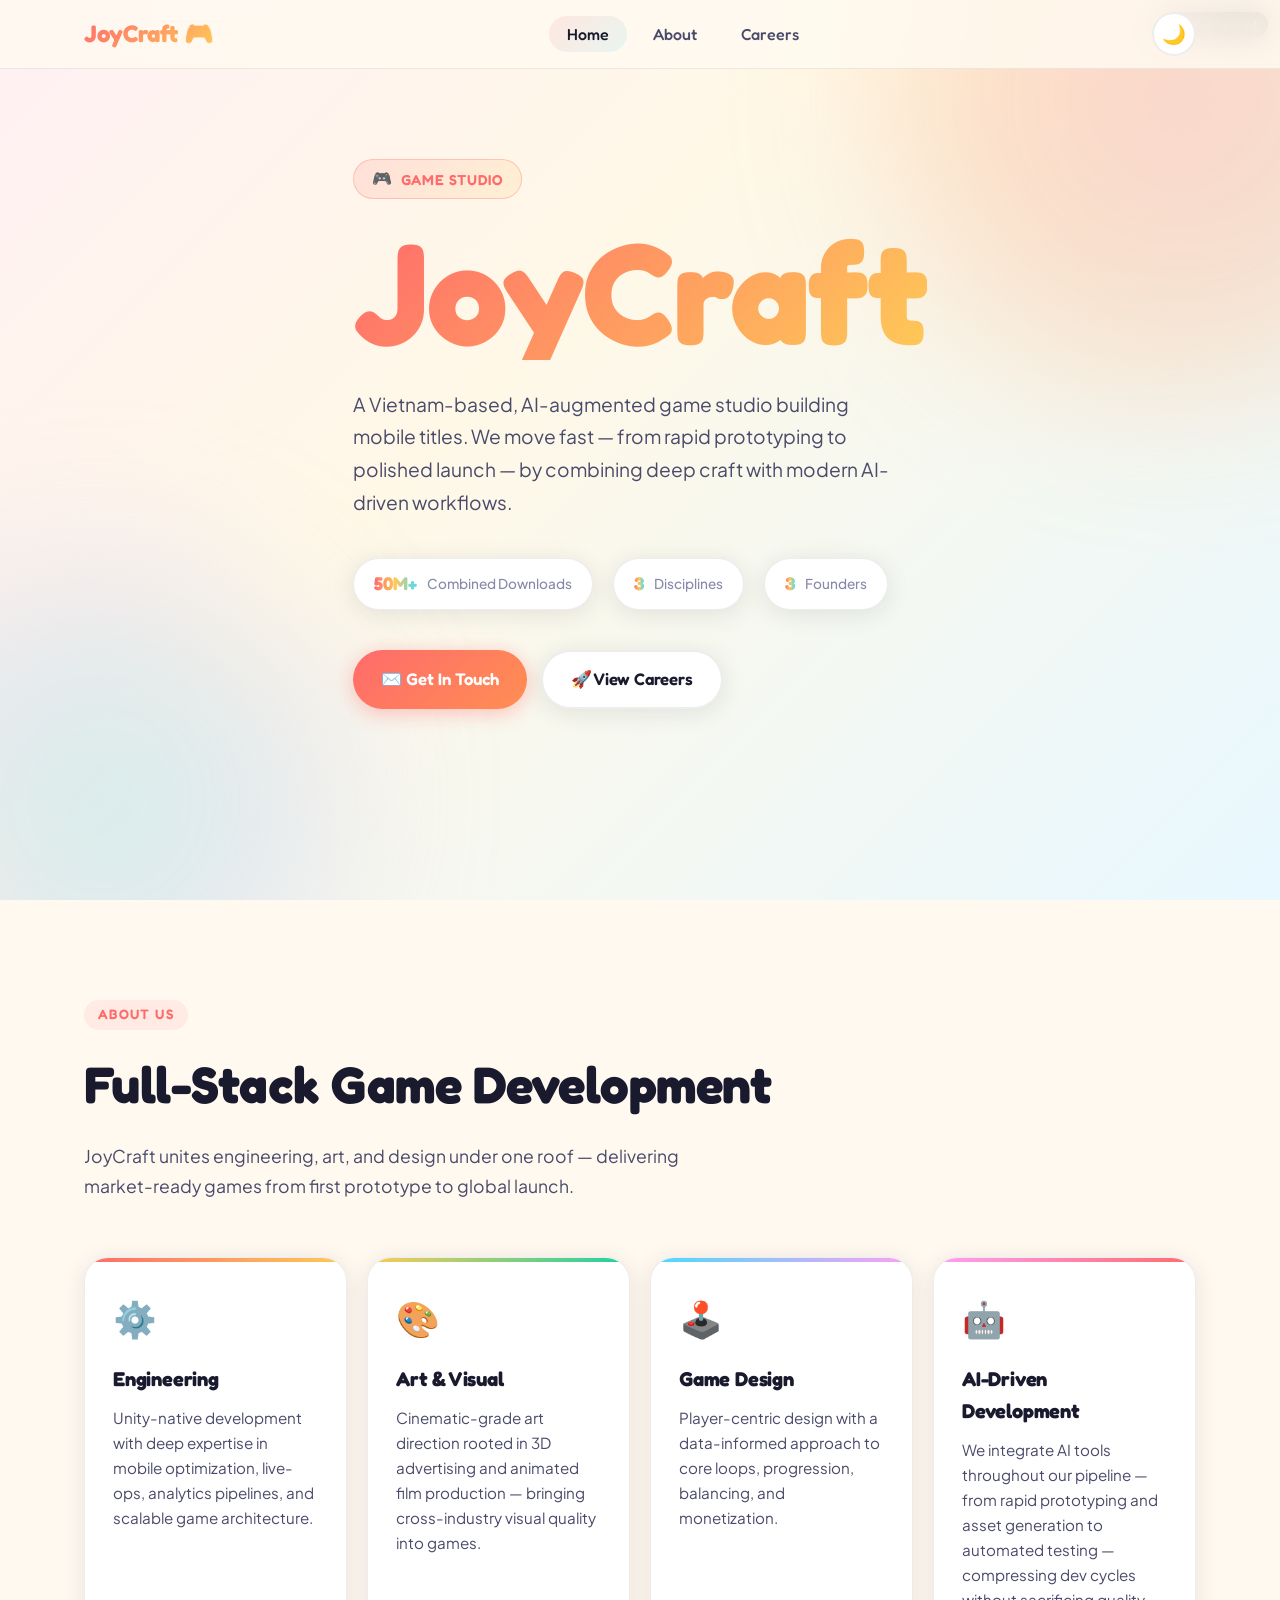
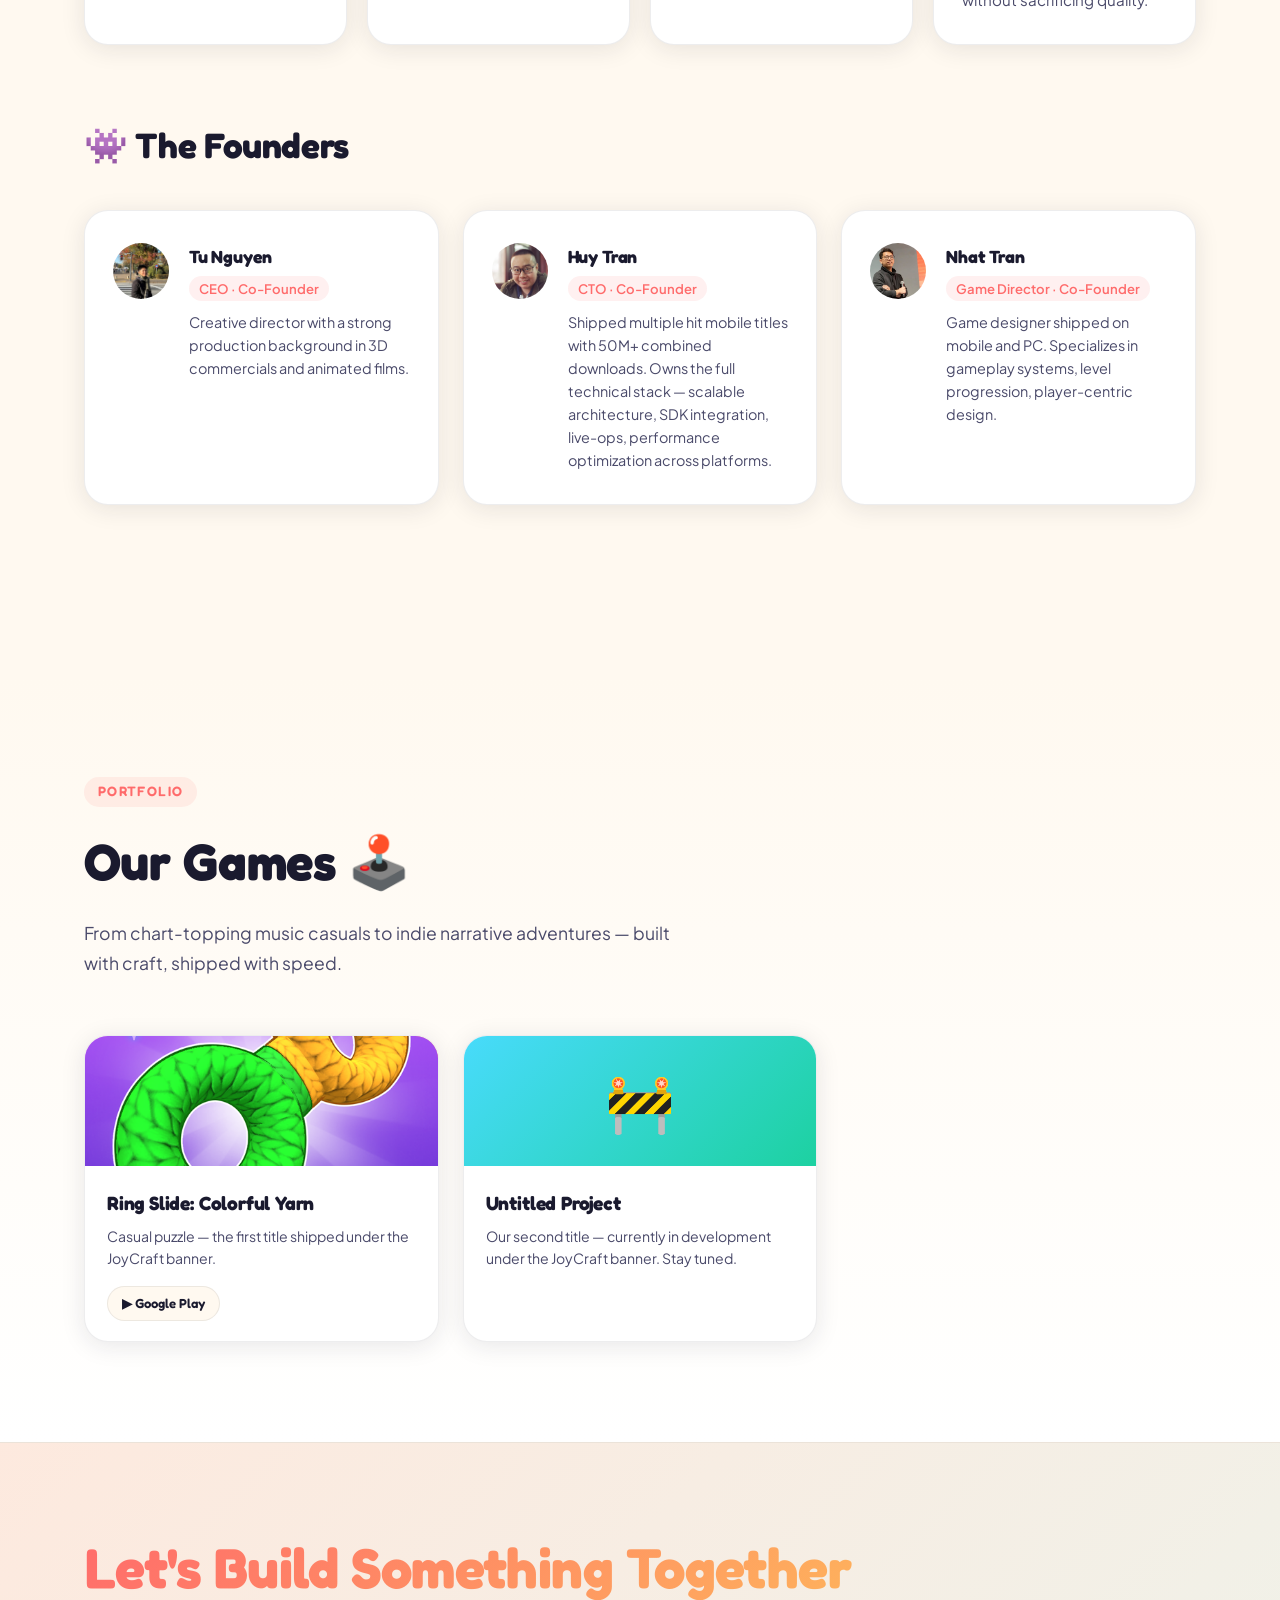
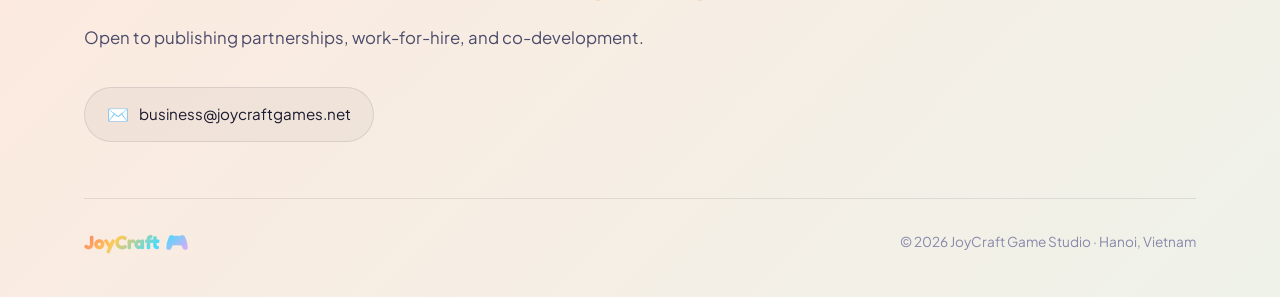
==== commit 1e9c668b: "remove pc ref" ====
--- a/index.html
+++ b/index.html
@@ -5,7 +5,7 @@
 <meta name="viewport" content="width=device-width, initial-scale=1.0">
 <link rel="icon" type="image/svg+xml" href="favicon.svg">
 <title>JoyCraft Games — AI-Augmented Game Studio</title>
-<meta name="description" content="JoyCraft is a Vietnam-based, AI-augmented game studio building mobile & PC titles — from rapid prototyping to polished launch.">
+<meta name="description" content="JoyCraft is a Vietnam-based, AI-augmented game studio building mobile titles — from rapid prototyping to polished launch.">
 
 <link rel="preconnect" href="https://fonts.googleapis.com">
 <link rel="preconnect" href="https://fonts.gstatic.com" crossorigin>
--- a/assets/css/home.css
+++ b/assets/css/home.css
@@ -316,7 +316,6 @@
   transition: background var(--transition-fast), border-color var(--transition-fast), transform var(--transition);
 }
 .store-btn:hover { background: var(--coral); color: #fff; border-color: var(--coral); transform: scale(1.05); }
-.store-btn.steam:hover { background: #1b2838; border-color: #1b2838; }
 .store-btn:focus-visible { outline: 2px solid var(--coral); outline-offset: 2px; }
 
 /* ============================================================
